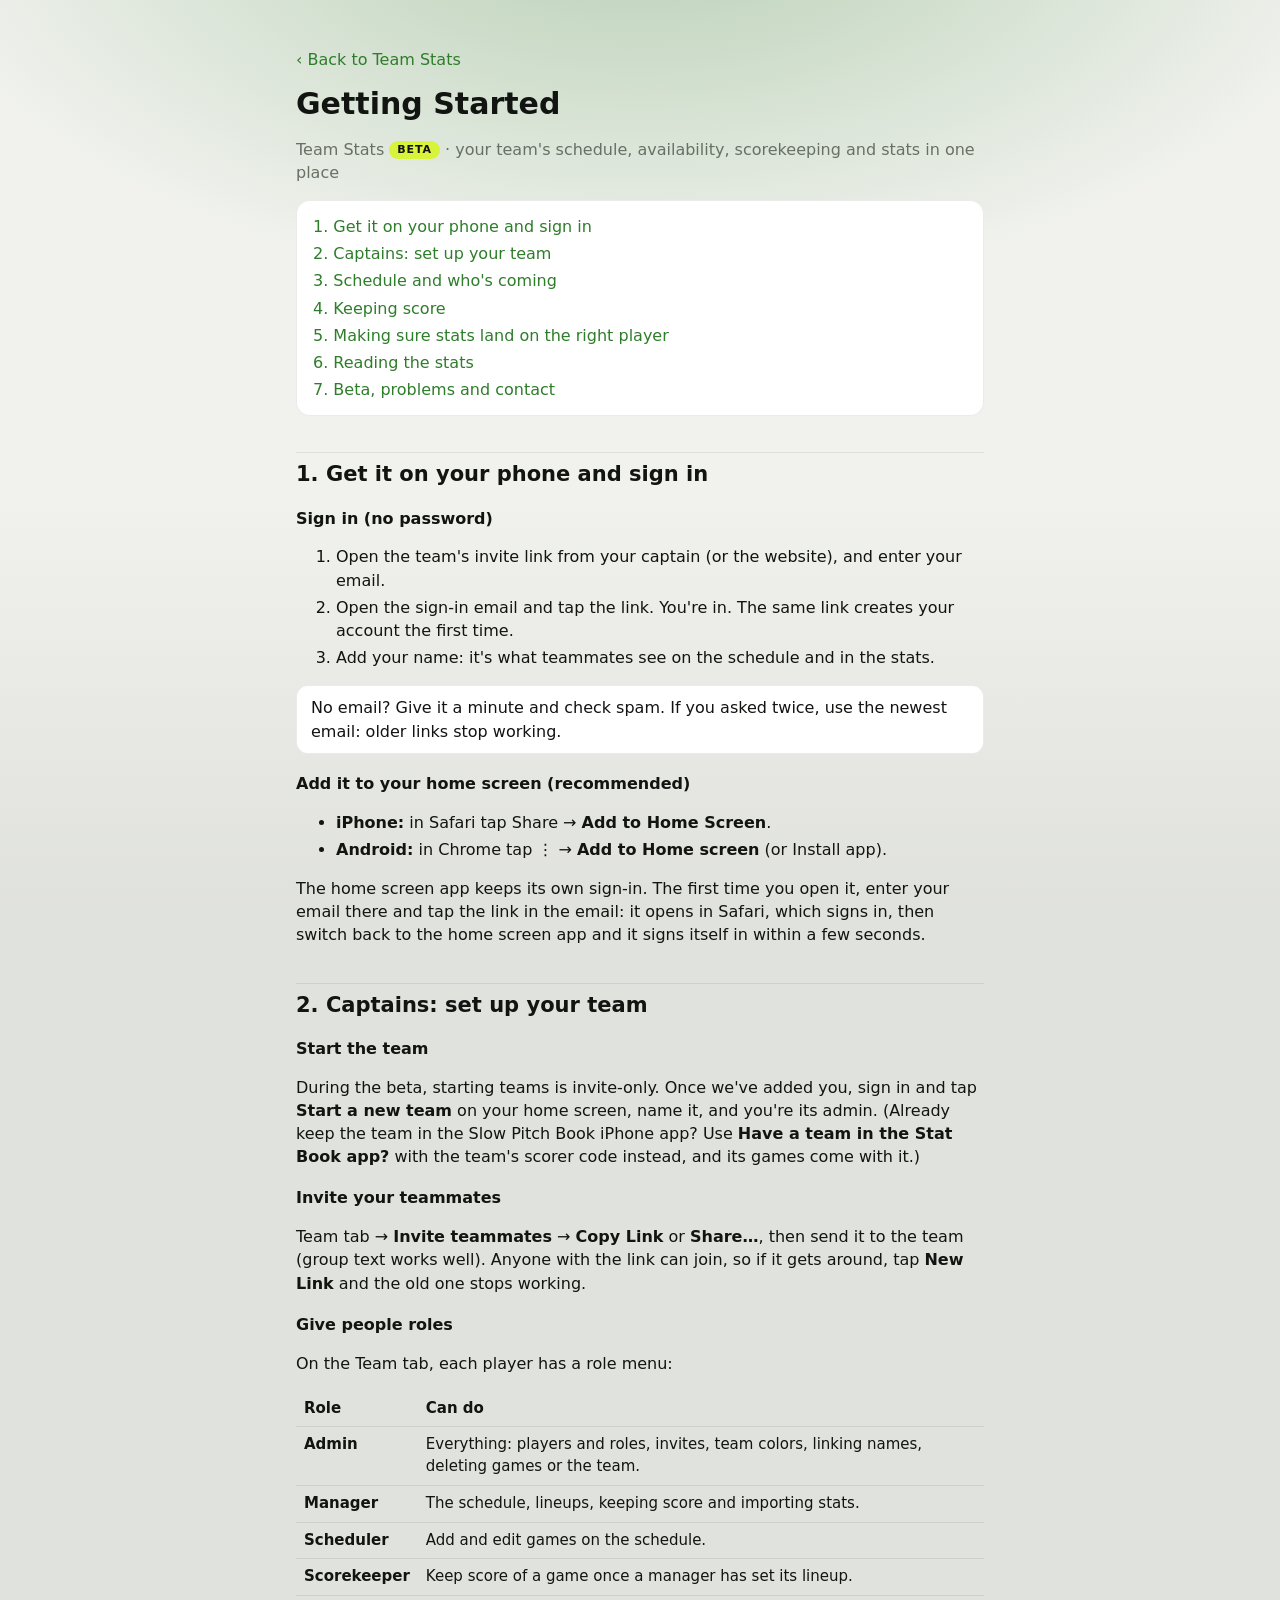
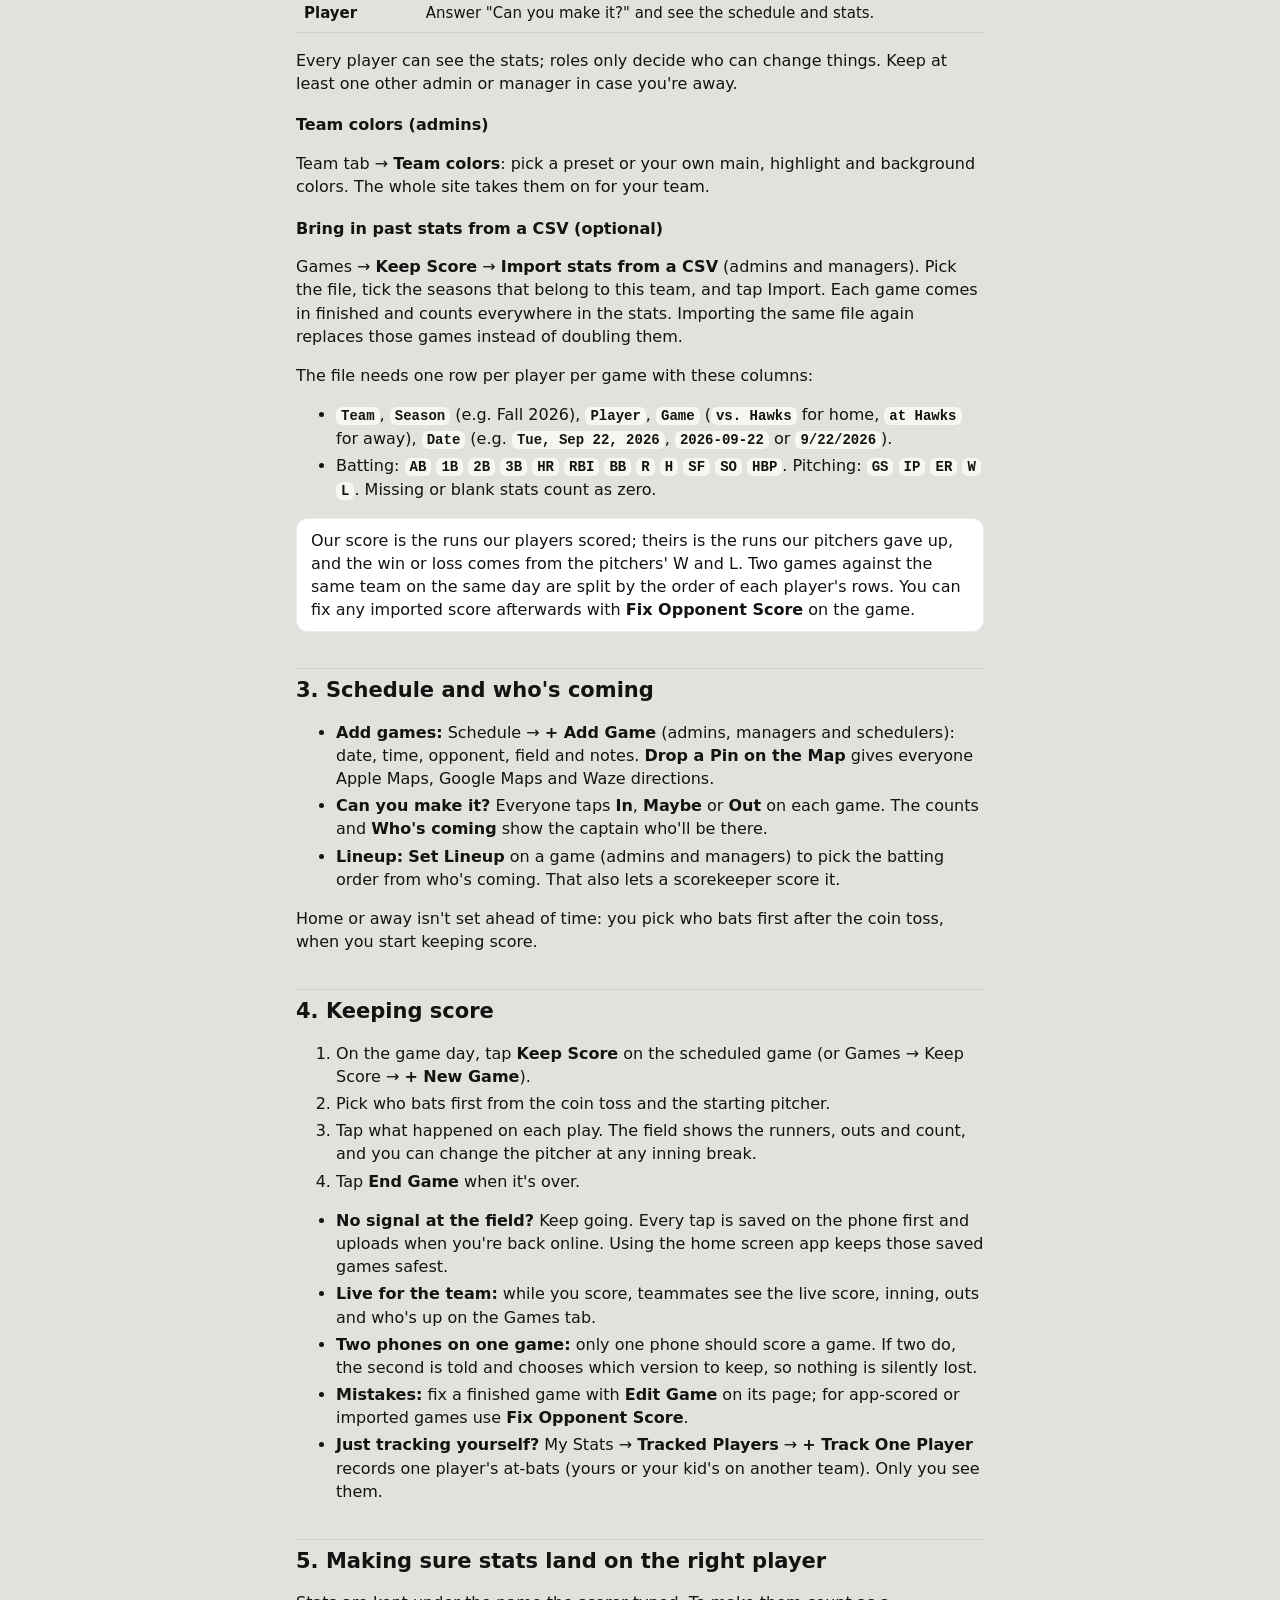
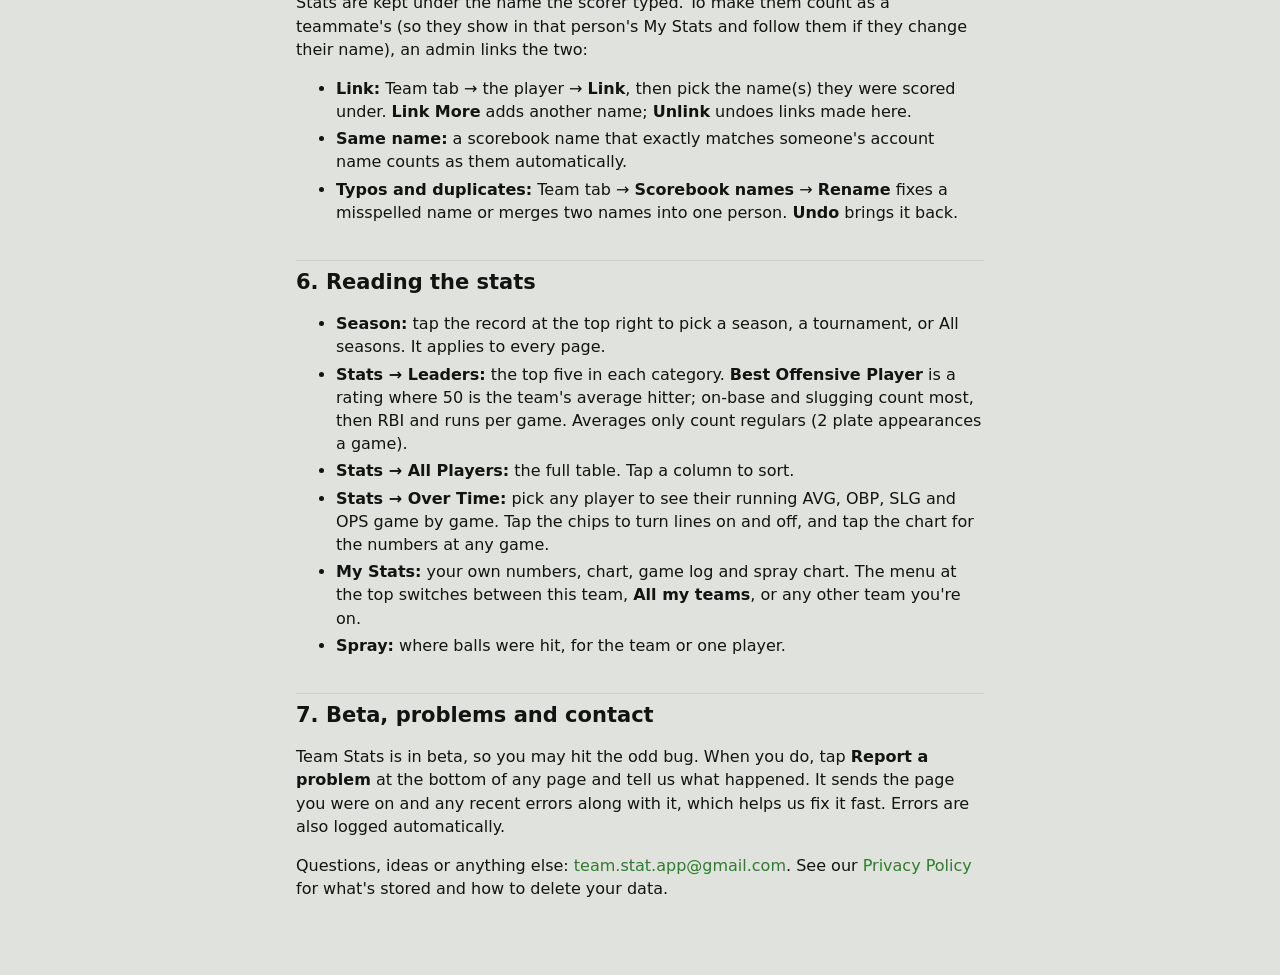
==== help.html @ acd85443 "Privacy policy update" ====
<!doctype html>
<html lang="en">
<head>
  <meta charset="utf-8">
  <meta name="viewport" content="width=device-width, initial-scale=1">
  <title>Getting Started · Team Stats</title>
  <link rel="icon" type="image/png" href="favicon.png">
  <link rel="stylesheet" href="styles.css">
  <style>
    .policy { max-width: 720px; margin: 0 auto; padding: 32px 16px 60px; }
    .policy h1 { font: 800 30px/1.15 var(--round); margin: 0 0 4px; }
    .policy h2 { font: 800 21px/1.3 var(--round); margin: 36px 0 8px; padding-top: 8px; border-top: 1px solid var(--line); }
    .policy h3 { font: 800 16px/1.3 var(--round); margin: 20px 0 6px; }
    .policy p, .policy li { color: var(--text); }
    .policy li { margin: 4px 0; }
    .policy .muted { color: var(--muted); }
    .policy .toc { display: grid; gap: 4px; padding: 14px 16px; border-radius: var(--radius); background: var(--card); border: 1px solid var(--line); }
    .policy .tip { padding: 10px 14px; border-radius: 12px; background: var(--card); border: 1px solid var(--line); }
    .policy code { font: 600 14px/1.4 ui-monospace, SFMono-Regular, Menlo, monospace; background: var(--card-2); padding: 1px 5px; border-radius: 6px; }
    .policy table { border-collapse: collapse; width: 100%; font-size: 15px; }
    .policy th, .policy td { text-align: left; padding: 7px 8px; border-bottom: 1px solid var(--line); vertical-align: top; }
    .policy .beta { display: inline-block; padding: 2px 8px; border-radius: 999px; background: var(--optic); color: #111;
      font: 800 11px/1.3 var(--round); letter-spacing: 0.08em; text-transform: uppercase; vertical-align: middle; }
  </style>
</head>
<body>
  <main class="policy">
    <p><a href="./">‹ Back to Team Stats</a></p>
    <h1>Getting Started</h1>
    <p class="muted">Team Stats <span class="beta">Beta</span> · your team's schedule, availability, scorekeeping and stats in one place</p>

    <nav class="toc" aria-label="Contents">
      <a href="#start">1. Get it on your phone and sign in</a>
      <a href="#captains">2. Captains: set up your team</a>
      <a href="#schedule">3. Schedule and who's coming</a>
      <a href="#score">4. Keeping score</a>
      <a href="#names">5. Making sure stats land on the right player</a>
      <a href="#stats">6. Reading the stats</a>
      <a href="#help">7. Beta, problems and contact</a>
    </nav>

    <h2 id="start">1. Get it on your phone and sign in</h2>
    <h3>Sign in (no password)</h3>
    <ol>
      <li>Open the team's invite link from your captain (or the website), and enter your email.</li>
      <li>Open the sign-in email and tap the link. You're in. The same link creates your account the first time.</li>
      <li>Add your name: it's what teammates see on the schedule and in the stats.</li>
    </ol>
    <p class="tip">No email? Give it a minute and check spam. If you asked twice, use the newest email: older links stop working.</p>

    <h3>Add it to your home screen (recommended)</h3>
    <ul>
      <li><b>iPhone:</b> in Safari tap Share → <b>Add to Home Screen</b>.</li>
      <li><b>Android:</b> in Chrome tap ⋮ → <b>Add to Home screen</b> (or Install app).</li>
    </ul>
    <p>The home screen app keeps its own sign-in. The first time you open it, enter your email there and tap the link
      in the email: it opens in Safari, which signs in, then switch back to the home screen app and it signs itself
      in within a few seconds.</p>

    <h2 id="captains">2. Captains: set up your team</h2>
    <h3>Start the team</h3>
    <p>During the beta, starting teams is invite-only. Once we've added you, sign in and tap <b>Start a new team</b>
      on your home screen, name it, and you're its admin. (Already keep the team in the Slow Pitch Book iPhone app? Use
      <b>Have a team in the Stat Book app?</b> with the team's scorer code instead, and its games come with it.)</p>

    <h3>Invite your teammates</h3>
    <p>Team tab → <b>Invite teammates</b> → <b>Copy Link</b> or <b>Share…</b>, then send it to the team (group text
      works well). Anyone with the link can join, so if it gets around, tap <b>New Link</b> and the old one stops
      working.</p>

    <h3>Give people roles</h3>
    <p>On the Team tab, each player has a role menu:</p>
    <table>
      <tr><th>Role</th><th>Can do</th></tr>
      <tr><td><b>Admin</b></td><td>Everything: players and roles, invites, team colors, linking names, deleting games or the team.</td></tr>
      <tr><td><b>Manager</b></td><td>The schedule, lineups, keeping score and importing stats.</td></tr>
      <tr><td><b>Scheduler</b></td><td>Add and edit games on the schedule.</td></tr>
      <tr><td><b>Scorekeeper</b></td><td>Keep score of a game once a manager has set its lineup.</td></tr>
      <tr><td><b>Player</b></td><td>Answer "Can you make it?" and see the schedule and stats.</td></tr>
    </table>
    <p>Every player can see the stats; roles only decide who can change things. Keep at least one other admin or
      manager in case you're away.</p>

    <h3>Team colors (admins)</h3>
    <p>Team tab → <b>Team colors</b>: pick a preset or your own main, highlight and background colors. The whole site
      takes them on for your team.</p>

    <h3>Bring in past stats from a CSV (optional)</h3>
    <p>Games → <b>Keep Score</b> → <b>Import stats from a CSV</b> (admins and managers). Pick the file, tick the
      seasons that belong to this team, and tap Import. Each game comes in finished and counts everywhere in the stats.
      Importing the same file again replaces those games instead of doubling them.</p>
    <p>The file needs one row per player per game with these columns:</p>
    <ul>
      <li><code>Team</code>, <code>Season</code> (e.g. Fall 2026), <code>Player</code>, <code>Game</code>
        (<code>vs. Hawks</code> for home, <code>at Hawks</code> for away), <code>Date</code>
        (e.g. <code>Tue, Sep 22, 2026</code>, <code>2026-09-22</code> or <code>9/22/2026</code>).</li>
      <li>Batting: <code>AB</code> <code>1B</code> <code>2B</code> <code>3B</code> <code>HR</code> <code>RBI</code>
        <code>BB</code> <code>R</code> <code>H</code> <code>SF</code> <code>SO</code> <code>HBP</code>.
        Pitching: <code>GS</code> <code>IP</code> <code>ER</code> <code>W</code> <code>L</code>. Missing or blank stats count as zero.</li>
    </ul>
    <p class="tip">Our score is the runs our players scored; theirs is the runs our pitchers gave up, and the win or
      loss comes from the pitchers' W and L. Two games against the same team on the same day are split by the order of
      each player's rows. You can fix any imported score afterwards with <b>Fix Opponent Score</b> on the game.</p>

    <h2 id="schedule">3. Schedule and who's coming</h2>
    <ul>
      <li><b>Add games:</b> Schedule → <b>+ Add Game</b> (admins, managers and schedulers): date, time, opponent,
        field and notes. <b>Drop a Pin on the Map</b> gives everyone Apple Maps, Google Maps and Waze directions.</li>
      <li><b>Can you make it?</b> Everyone taps <b>In</b>, <b>Maybe</b> or <b>Out</b> on each game. The counts and
        <b>Who's coming</b> show the captain who'll be there.</li>
      <li><b>Lineup:</b> <b>Set Lineup</b> on a game (admins and managers) to pick the batting order from who's coming.
        That also lets a scorekeeper score it.</li>
    </ul>
    <p>Home or away isn't set ahead of time: you pick who bats first after the coin toss, when you start keeping score.</p>

    <h2 id="score">4. Keeping score</h2>
    <ol>
      <li>On the game day, tap <b>Keep Score</b> on the scheduled game (or Games → Keep Score → <b>+ New Game</b>).</li>
      <li>Pick who bats first from the coin toss and the starting pitcher.</li>
      <li>Tap what happened on each play. The field shows the runners, outs and count, and you can change the
        pitcher at any inning break.</li>
      <li>Tap <b>End Game</b> when it's over.</li>
    </ol>
    <ul>
      <li><b>No signal at the field?</b> Keep going. Every tap is saved on the phone first and uploads when you're
        back online. Using the home screen app keeps those saved games safest.</li>
      <li><b>Live for the team:</b> while you score, teammates see the live score, inning, outs and who's up on the
        Games tab.</li>
      <li><b>Two phones on one game:</b> only one phone should score a game. If two do, the second is told and
        chooses which version to keep, so nothing is silently lost.</li>
      <li><b>Mistakes:</b> fix a finished game with <b>Edit Game</b> on its page; for app-scored or imported games
        use <b>Fix Opponent Score</b>.</li>
      <li><b>Just tracking yourself?</b> My Stats → <b>Tracked Players</b> → <b>+ Track One Player</b> records one
        player's at-bats (yours or your kid's on another team). Only you see them.</li>
    </ul>

    <h2 id="names">5. Making sure stats land on the right player</h2>
    <p>Stats are kept under the name the scorer typed. To make them count as a teammate's (so they show in that
      person's My Stats and follow them if they change their name), an admin links the two:</p>
    <ul>
      <li><b>Link:</b> Team tab → the player → <b>Link</b>, then pick the name(s) they were scored under.
        <b>Link More</b> adds another name; <b>Unlink</b> undoes links made here.</li>
      <li><b>Same name:</b> a scorebook name that exactly matches someone's account name counts as them automatically.</li>
      <li><b>Typos and duplicates:</b> Team tab → <b>Scorebook names</b> → <b>Rename</b> fixes a misspelled name or
        merges two names into one person. <b>Undo</b> brings it back.</li>
    </ul>

    <h2 id="stats">6. Reading the stats</h2>
    <ul>
      <li><b>Season:</b> tap the record at the top right to pick a season, a tournament, or All seasons. It applies
        to every page.</li>
      <li><b>Stats → Leaders:</b> the top five in each category. <b>Best Offensive Player</b> is a rating where 50 is
        the team's average hitter; on-base and slugging count most, then RBI and runs per game. Averages only count
        regulars (2 plate appearances a game).</li>
      <li><b>Stats → All Players:</b> the full table. Tap a column to sort.</li>
      <li><b>Stats → Over Time:</b> pick any player to see their running AVG, OBP, SLG and OPS game by game. Tap the
        chips to turn lines on and off, and tap the chart for the numbers at any game.</li>
      <li><b>My Stats:</b> your own numbers, chart, game log and spray chart. The menu at the top switches between
        this team, <b>All my teams</b>, or any other team you're on.</li>
      <li><b>Spray:</b> where balls were hit, for the team or one player.</li>
    </ul>

    <h2 id="help">7. Beta, problems and contact</h2>
    <p>Team Stats is in beta, so you may hit the odd bug. When you do, tap <b>Report a problem</b> at the bottom of
      any page and tell us what happened. It sends the page you were on and any recent errors along with it, which
      helps us fix it fast. Errors are also logged automatically.</p>
    <p>Questions, ideas or anything else: <a href="mailto:team.stat.app@gmail.com">team.stat.app@gmail.com</a>.
      See our <a href="privacy.html">Privacy Policy</a> for what's stored and how to delete your data.</p>
  </main>
</body>
</html>
---- styles.css ----
/* Same look as the app: dark scoreboard, optic-yellow numbers, field-green accents, soft cards. */

:root {
  --bg: #f1f2ee;
  --card: #ffffff;
  --card-2: #f6f7f3;
  --text: #121411;
  --muted: #687064;
  --line: rgba(0, 0, 0, 0.08);
  --accent: #2e7d2a;
  --on-accent: #fff;        /* text on the main color (team colors may set it dark) */
  --optic: #d9f23a;
  --board-1: #222621;
  --board-2: #121411;
  /* Behind every page, in the team's colors: a glow of the main color over the page color.
     It ends in one even color (--backdrop-end) along the bottom, because a home screen app on an iPhone can leave
     a strip at the very bottom that only the page's own background color reaches: the two then meet seamlessly. */
  --backdrop: radial-gradient(1200px 640px at 50% -100px, color-mix(in srgb, var(--accent) 30%, transparent) 0%, transparent 62%),
              linear-gradient(var(--bg) 55%, var(--backdrop-end));
  --backdrop-end: color-mix(in srgb, var(--board-1) 8%, var(--bg));
  --win: #33a854;
  --loss: #db403d;
  --tie: #8a8f86;
  --hit: #1a52db;
  --hr: #f58c0d;
  --out: #d91f26;
  --other: #8c40bf;
  --radius: 14px;
  --shadow: 0 1px 2px rgba(0, 0, 0, 0.05), 0 4px 14px rgba(0, 0, 0, 0.05);
  --round: ui-rounded, "SF Pro Rounded", "Nunito", system-ui, -apple-system, "Segoe UI", Roboto, sans-serif;
  color-scheme: light dark;
}

@media (prefers-color-scheme: dark) {
  :root {
    --bg: #0b0c0b;
    /* Cards take on a little of the team's background color. */
    --card: color-mix(in srgb, var(--board-1) 30%, #191b18);
    --card-2: color-mix(in srgb, var(--board-1) 30%, #20231f);
    --text: #f1f2ee;
    --muted: #9aa196;
    --line: rgba(255, 255, 255, 0.08);
    --accent: #59b04a;
    --shadow: none;
    /* The same look as the sign-in and loading screens, carried on behind the page: a glow of the main color at
       the top (measured in pixels, so it's the same size on every screen) over the team's background color,
       fading darker all the way down the screen. */
    --backdrop: radial-gradient(1200px 640px at 50% -100px, color-mix(in srgb, var(--accent) 30%, var(--board-1)) 0%, transparent 62%),
                linear-gradient(var(--board-1), var(--backdrop-end));
    --backdrop-end: var(--board-2);
  }
}

* { box-sizing: border-box; }

html { -webkit-text-size-adjust: 100%; background: var(--backdrop-end); }

body {
  margin: 0;
  color: var(--text);
  font: 16px/1.45 system-ui, -apple-system, "Segoe UI", Roboto, sans-serif;
  padding: env(safe-area-inset-top) env(safe-area-inset-right) env(safe-area-inset-bottom) env(safe-area-inset-left);
}

/* Fills the screen and stays put while the page scrolls: a fixed layer, since iPhones ignore
   background-attachment: fixed. (A home screen app drawn under the status bar stops it short of the bottom by the
   status bar's height whatever size it's given; the page's background color fills in there.) */
body::before { content: ""; position: fixed; inset: 0; z-index: -1; background: var(--backdrop); }

a { color: var(--accent); text-decoration: none; }
a:hover { text-decoration: underline; }

button, input, select { font: inherit; color: inherit; }

.wrap { max-width: 980px; margin: 0 auto; padding: 0 16px 40px; }

/* ---------- Header ---------- */

.topbar {
  background: linear-gradient(var(--board-1), var(--board-2));
  color: #fff;
  border-bottom: 1px solid rgba(255, 255, 255, 0.06);
}
/* In dark mode the header sits right on the page's glow, like the sign-in screen. */
@media (prefers-color-scheme: dark) { .topbar { background: none; } }
.topbar .wrap { padding-top: 14px; padding-bottom: 0; }
.brand { display: flex; align-items: center; gap: 12px; }
.brand img { width: 40px; height: 40px; border-radius: 10px; }
.brand h1 { font: 800 22px/1.1 var(--round); margin: 0; letter-spacing: -0.01em; }
.brand .sub { font: 700 12px/1.2 var(--round); letter-spacing: 0.08em; text-transform: uppercase; color: rgba(255, 255, 255, 0.6); margin-top: 2px; }
.brand .record { margin-left: auto; text-align: right; }
.brand .record b { display: block; font: 800 24px/1 var(--round); color: var(--optic); font-variant-numeric: tabular-nums; }

.tabs { display: flex; gap: 4px; margin-top: 14px; overflow-x: auto; scrollbar-width: none; }
.tabs a {
  flex: 0 0 auto;
  padding: 10px 14px 12px;
  font: 700 15px/1 var(--round);
  color: rgba(255, 255, 255, 0.65);
  border-bottom: 3px solid transparent;
  text-decoration: none;
}
.tabs a.on { color: #fff; border-bottom-color: var(--optic); }
.tabs .spacer { flex: 1; }
.tabs button.link {
  background: none; border: 0; padding: 10px 4px 12px; cursor: pointer;
  color: rgba(255, 255, 255, 0.5); font: 600 13px/1 var(--round); white-space: nowrap; flex: 0 0 auto;
}

/* ---------- Building blocks ---------- */

h2.section {
  font: 800 13px/1 var(--round);
  letter-spacing: 0.09em;
  text-transform: uppercase;
  color: var(--muted);
  margin: 28px 0 10px;
}
h2.section { display: flex; align-items: center; gap: 8px; flex-wrap: wrap; }
h2.section .rec { margin-left: auto; letter-spacing: 0.04em; font-variant-numeric: tabular-nums; }
.pill.tourney { background: var(--accent); color: var(--on-accent); letter-spacing: 0.04em; }

.card {
  background: var(--card);
  border: 1px solid var(--line);
  border-radius: var(--radius);
  box-shadow: var(--shadow);
}
.pad { padding: 16px; }

.board {
  background: linear-gradient(var(--board-1), var(--board-2));
  color: #fff;
  border-radius: 16px;
  border: 1px solid rgba(255, 255, 255, 0.08);
  box-shadow: 0 6px 18px rgba(0, 0, 0, 0.18);
}

.muted { color: var(--muted); }
.small { font-size: 13px; }
.num { font-variant-numeric: tabular-nums; }

.badge {
  display: inline-grid; place-items: center;
  width: 40px; height: 40px; border-radius: 10px; flex: 0 0 auto;
  font: 800 19px/1 var(--round); color: #fff;
}
.badge.W { background: var(--win); }
.badge.L { background: var(--loss); }
.badge.T { background: var(--tie); }
.badge.LIVE { background: var(--optic); color: #111; font-size: 11px; letter-spacing: 0.04em; }

.pill {
  display: inline-flex; align-items: center; gap: 6px;
  padding: 3px 9px; border-radius: 999px;
  font: 800 11px/1.4 var(--round); letter-spacing: 0.06em; text-transform: uppercase;
}
.pill.live { background: var(--optic); color: #111; }
.pill.live::before {
  content: ""; width: 7px; height: 7px; border-radius: 50%; background: #d91f26;
  animation: pulse 1.4s ease-in-out infinite;
}
.pill.demo { background: rgba(255, 255, 255, 0.14); color: #fff; }
@keyframes pulse { 50% { opacity: 0.25; } }
@media (prefers-reduced-motion: reduce) { .pill.live::before { animation: none; } }

select.control {
  appearance: none; -webkit-appearance: none;
  background: var(--card) url("data:image/svg+xml,%3Csvg xmlns='http://www.w3.org/2000/svg' width='12' height='8'%3E%3Cpath d='M1 1l5 5 5-5' stroke='%23888' stroke-width='2' fill='none'/%3E%3C/svg%3E") no-repeat right 12px center;
  border: 1px solid var(--line);
  border-radius: 10px;
  padding: 9px 34px 9px 12px;
  font: 600 15px/1.2 var(--round);
  max-width: 100%;
}
.controls { display: flex; flex-wrap: wrap; gap: 8px; margin-bottom: 12px; }
.controls .control { flex: 1 1 180px; min-width: 0; }

/* ---------- Lock screen ---------- */

.lock {
  min-height: calc(100vh - env(safe-area-inset-top) - env(safe-area-inset-bottom)); display: grid; place-items: center;
  padding: 24px 16px;
}
/* Its dark glow (in light mode too) goes on the screen-filling layer behind the page, so it runs unbroken up
   behind the status bar; it ends in one even color for the strip a home screen app leaves at the bottom. */
body:has(.lock)::before {
  background: radial-gradient(1200px 600px at 50% -100px, color-mix(in srgb, var(--accent) 30%, var(--board-1)) 0%, var(--board-2) 60%);
}
html:has(.lock) { background: var(--board-2); }
.lock .panel { width: 100%; max-width: 380px; text-align: center; color: #fff; }
.lock img { width: 96px; height: 96px; border-radius: 22px; box-shadow: 0 10px 30px rgba(0, 0, 0, 0.4); }
.lock h1 { font: 800 30px/1.1 var(--round); margin: 18px 0 6px; }
.lock p { color: rgba(255, 255, 255, 0.65); margin: 0 0 22px; }
.lock form { display: grid; gap: 10px; }
.lock input {
  width: 100%; padding: 14px 16px; border-radius: 12px;
  border: 1px solid rgba(255, 255, 255, 0.15); background: rgba(255, 255, 255, 0.07);
  color: #fff; font-size: 17px; text-align: center;
}
.lock input:focus { outline: 2px solid var(--optic); outline-offset: 1px; }
.btn {
  border: 0; border-radius: 12px; padding: 13px 16px; cursor: pointer;
  font: 800 17px/1 var(--round);
  background: linear-gradient(color-mix(in srgb, var(--accent) 82%, #fff), var(--accent)); color: var(--on-accent);
  box-shadow: 0 2px 8px color-mix(in srgb, var(--accent) 35%, transparent);
}
.btn:active { transform: scale(0.98); }
.btn[disabled] { opacity: 0.6; cursor: default; }
.lock .err { color: #ff8a80; min-height: 1.4em; margin-top: 4px; font-size: 14px; }
.team-list { display: grid; gap: 8px; margin: -8px 0 22px; text-align: left; }
.team-item { display: flex; align-items: center; gap: 6px; }
.team-item a {
  flex: 1; display: block; padding: 14px 16px; border-radius: 12px;
  background: rgba(255, 255, 255, 0.08); border: 1px solid rgba(255, 255, 255, 0.12);
  color: #fff; font: 800 18px/1.2 var(--round); text-decoration: none;
}
.team-item a:hover { background: rgba(255, 255, 255, 0.14); }
.team-item a::after { content: "›"; float: right; color: var(--optic); }
.team-item .forget { background: none; border: 0; color: rgba(255, 255, 255, 0.4); font-size: 24px; cursor: pointer; padding: 6px 8px; }
.lock .or { margin: 4px 0 12px; font-size: 14px; }
.lock .fine { margin-top: 28px; font-size: 13px; }
.lock .fine a { color: rgba(255, 255, 255, 0.55); }
.tabs .teams-link {
  flex: 0 0 auto; padding: 10px 4px 12px; white-space: nowrap;
  color: rgba(255, 255, 255, 0.55); font: 600 13px/1 var(--round); border: 0;
}

/* ---------- Live game ---------- */

.live-card { padding: 16px 18px; margin-top: 16px; }
.live-top { display: flex; align-items: center; gap: 10px; flex-wrap: wrap; }
.live-top .where { color: rgba(255, 255, 255, 0.6); font: 700 13px/1 var(--round); letter-spacing: 0.06em; text-transform: uppercase; }
.live-top .open { margin-left: auto; color: var(--optic); font: 700 14px/1 var(--round); }
.live-body { display: grid; grid-template-columns: minmax(0, 340px) auto; justify-content: space-between; gap: 16px; align-items: center; margin-top: 14px; }
.score-row { display: flex; align-items: baseline; gap: 10px; }
.score-row + .score-row { margin-top: 4px; }
.score-row .tm { font: 800 15px/1.2 var(--round); letter-spacing: 0.04em; text-transform: uppercase; color: rgba(255, 255, 255, 0.75); min-width: 0; overflow: hidden; text-overflow: ellipsis; white-space: nowrap; flex: 1; }
.score-row .rn { font: 800 40px/1 var(--round); color: var(--optic); font-variant-numeric: tabular-nums; }
.situation { display: flex; align-items: center; gap: 14px; margin-top: 12px; color: rgba(255, 255, 255, 0.7); font: 700 13px/1 var(--round); letter-spacing: 0.05em; text-transform: uppercase; flex-wrap: wrap; }
.outs { display: inline-flex; gap: 5px; vertical-align: middle; margin-left: 6px; }
.outs i { width: 11px; height: 11px; border-radius: 50%; border: 1px solid rgba(255, 255, 255, 0.25); background: rgba(255, 255, 255, 0.08); }
.outs i.on { background: var(--optic); border-color: var(--optic); box-shadow: 0 0 6px rgba(217, 242, 58, 0.6); }
.atbat { margin-top: 10px; font-size: 15px; color: rgba(255, 255, 255, 0.85); }
.atbat b { color: #fff; font-family: var(--round); }
.diamond { width: 112px; text-align: center; }
.diamond svg { width: 112px; height: 86px; display: block; }
.diamond .runners { font-size: 12px; color: rgba(255, 255, 255, 0.75); line-height: 1.35; }

/* ---------- Game list ---------- */

.games { display: grid; gap: 8px; }
.game-row {
  display: flex; align-items: center; gap: 12px; padding: 12px 14px;
  color: inherit; text-decoration: none;
}
.game-row:hover { text-decoration: none; background: var(--card-2); }
.game-row .who { font: 700 17px/1.25 var(--round); }
.game-row .when { color: var(--muted); font-size: 14px; }
.game-row .sc { margin-left: auto; font: 800 21px/1 var(--round); font-variant-numeric: tabular-nums; white-space: nowrap; }
.game-row .chev { color: var(--muted); font-size: 20px; margin-left: 4px; }
.empty { padding: 28px 16px; text-align: center; color: var(--muted); }

/* ---------- Game page ---------- */

.back { display: inline-block; margin: 16px 0 0; font: 700 15px/1 var(--round); }
.game-head { padding: 18px; margin-top: 12px; text-align: center; }
.game-head .status { font: 800 13px/1 var(--round); letter-spacing: 0.12em; text-transform: uppercase; color: var(--optic); }
.game-head .teams { display: grid; grid-template-columns: 1fr auto 1fr; align-items: end; gap: 8px; margin-top: 10px; }
.game-head .tn { font: 800 13px/1.2 var(--round); letter-spacing: 0.06em; text-transform: uppercase; color: rgba(255, 255, 255, 0.7); overflow-wrap: anywhere; }
.game-head .big { font: 800 52px/1 var(--round); color: var(--optic); font-variant-numeric: tabular-nums; }
.game-head .dash { font: 800 30px/1 var(--round); color: rgba(255, 255, 255, 0.3); padding-bottom: 10px; }
.game-head .date { margin-top: 10px; color: rgba(255, 255, 255, 0.6); font-size: 14px; }

/* ---------- Tables ---------- */

.scroll { overflow-x: auto; -webkit-overflow-scrolling: touch; border-radius: var(--radius); }
table.stats { border-collapse: separate; border-spacing: 0; width: 100%; font-size: 14px; }
table.stats th, table.stats td { padding: 9px 10px; text-align: right; white-space: nowrap; border-bottom: 1px solid var(--line); font-variant-numeric: tabular-nums; }
table.stats th {
  font: 800 11px/1 var(--round); letter-spacing: 0.06em; text-transform: uppercase; color: var(--muted);
  background: var(--card-2); position: sticky; top: 0;
}
table.stats th.sortable { cursor: pointer; user-select: none; }
table.stats th.sorted { color: var(--accent); }
table.stats th:first-child, table.stats td:first-child {
  text-align: left; position: sticky; left: 0; background: var(--card); z-index: 1;
  font-weight: 600; box-shadow: 1px 0 0 var(--line);
}
table.stats th:first-child { background: var(--card-2); z-index: 2; }
table.stats tr:last-child td { border-bottom: 0; }
table.stats tr.total td { font-weight: 800; background: var(--card-2); }
table.stats tr.total td:first-child { background: var(--card-2); }
table.stats td.zero { color: var(--muted); opacity: 0.6; }
table.stats td.rate { font-weight: 700; }
table.line td.r, table.line th.r { border-left: 1px solid var(--line); font-weight: 800; }

.my-rates { display: grid; grid-template-columns: repeat(4, minmax(0, 1fr)); gap: 8px; }
.my-rate { padding: 16px 8px 14px; text-align: center; }
.my-rate b { display: block; font: 800 32px/1 var(--round); color: var(--accent); font-variant-numeric: tabular-nums; }
.my-rate span, .my-counts span { display: block; margin-top: 6px; font: 800 11px/1 var(--round); letter-spacing: 0.1em; text-transform: uppercase; color: var(--muted); }
.my-counts { display: grid; grid-template-columns: repeat(12, minmax(0, 1fr)); margin-top: 8px; padding: 6px 4px; }
@media (max-width: 700px) { .my-counts { grid-template-columns: repeat(6, minmax(0, 1fr)); } }
.my-counts div { text-align: center; padding: 8px 4px; }
.my-counts b { display: block; font: 800 20px/1 var(--round); font-variant-numeric: tabular-nums; }
@media (max-width: 480px) { .my-rate b { font-size: 22px; } }
.legend { margin-top: 10px; font-size: 13px; color: var(--muted); }

/* ---------- Spray chart ---------- */

.spray-card { padding: 14px; }
.spray-head { display: flex; align-items: baseline; gap: 10px; flex-wrap: wrap; }
.spray-head .t { font: 800 19px/1.2 var(--round); }
.spray-head .l { margin-left: auto; color: var(--muted); font: 600 13px/1.2 var(--round); }
.spray-card svg.field { display: block; width: 100%; max-width: 560px; margin: 8px auto 0; height: auto; }
.keys { display: flex; flex-wrap: wrap; gap: 14px; align-items: center; margin-top: 10px; font: 700 12px/1 var(--round); }
.keys span { display: inline-flex; align-items: center; gap: 5px; }
.keys i { width: 10px; height: 10px; border-radius: 50%; display: inline-block; }
.keys .count { margin-left: auto; color: var(--muted); font-variant-numeric: tabular-nums; }

/* ---------- Play-by-play ---------- */

.pbp .inn { padding: 10px 16px 4px; font: 800 12px/1 var(--round); letter-spacing: 0.08em; text-transform: uppercase; color: var(--muted); background: var(--card-2); border-top: 1px solid var(--line); }
.pbp .inn:first-child { border-top: 0; border-radius: var(--radius) var(--radius) 0 0; }
.pbp .play { padding: 9px 16px; border-top: 1px solid var(--line); }
.pbp .play .r { color: var(--muted); font-size: 13px; }

.book img { display: block; width: 100%; height: auto; border-radius: 10px; background: #fbfaf5; }
.book .note { padding: 18px; text-align: center; color: var(--muted); }

.foot { margin-top: 30px; text-align: center; color: var(--muted); font-size: 13px; }

.notice { margin-top: 16px; padding: 14px 16px; border-radius: var(--radius); background: rgba(219, 64, 61, 0.1); color: var(--loss); font-weight: 600; }

@media (max-width: 560px) {
  .live-body { grid-template-columns: 1fr; }
  .diamond { width: auto; display: flex; align-items: center; gap: 12px; text-align: left; }
  .game-head .big { font-size: 44px; }
  .brand .record b { font-size: 21px; }
}

/* ---------- Accounts, schedule & team ---------- */

.lock input[type="text"], .lock input[type="email"] { margin-bottom: 0; }
.lock .flash, .flash {
  background: rgba(217, 242, 58, 0.14); color: inherit; border: 1px solid rgba(217, 242, 58, 0.35);
  border-radius: 12px; padding: 10px 14px; font-size: 14px;
}
main .flash { margin-top: 16px; }
.lock details.fold { text-align: left; margin: 14px 0 0; }
.lock details.fold summary { cursor: pointer; color: var(--optic); font: 700 15px/1.3 var(--round); padding: 6px 0; }
.lock details.fold form { margin-top: 10px; }
.lock .or a { color: rgba(255, 255, 255, 0.75); }
.btn.small { padding: 9px 13px; font-size: 14px; border-radius: 10px; box-shadow: none; }
.btn.ghost { background: rgba(127, 127, 127, 0.16); color: inherit; box-shadow: none; }
.lock .btn.ghost { color: #fff; }
.btn.danger { background: rgba(219, 64, 61, 0.14); color: var(--loss); box-shadow: none; }
h2.section .btn { margin-left: auto; letter-spacing: 0; text-transform: none; }
.link-btn { background: none; border: 0; padding: 4px 2px; color: var(--accent); font: 700 14px/1 var(--round); cursor: pointer; }
.link-btn.danger { color: var(--loss); }
.muted { color: var(--muted); }

/* Schedule cards */
.sched { padding: 14px 16px; margin-bottom: 10px; }
.sched.is-past { opacity: 0.75; }
.sched-top { display: flex; gap: 14px; align-items: flex-start; }
.sched-date {
  flex: 0 0 auto; width: 56px; text-align: center; border-radius: 12px; padding: 6px 0 7px;
  background: linear-gradient(var(--board-1), var(--board-2)); color: #fff;
}
.sched-date .dow, .sched-date .mon { display: block; font: 800 10px/1.2 var(--round); letter-spacing: 0.08em; text-transform: uppercase; color: rgba(255, 255, 255, 0.65); }
.sched-date .day { display: block; font: 800 24px/1.1 var(--round); color: var(--optic); }
.sched-info { flex: 1; min-width: 0; }
.sched-info .opp { font: 800 18px/1.25 var(--round); }
.sched-info .meta { color: var(--muted); font-size: 14px; margin-top: 2px; }
.sched-info .loc { margin-top: 6px; font-size: 14px; }
.sched-info .loc-name { display: block; }
.sched-info .loc-links { display: flex; flex-wrap: wrap; gap: 6px; margin-top: 6px; }
.sched-info .map-link {
  font: 700 12px/1 var(--round); padding: 6px 10px; border-radius: 999px; text-decoration: none;
  background: var(--card-2); border: 1px solid var(--line); color: inherit;
}
.sched-info .map-link:hover { border-color: var(--accent, currentColor); }
.sched-info .notes { margin-top: 6px; font-size: 14px; white-space: pre-wrap; }
/* Edit / Delete float in the corner so the field, map buttons and notes get the card's full width. */
.sched-admin { float: right; display: flex; gap: 2px; margin: -6px -8px 0 8px; }
.sched-admin .link-btn { padding: 6px 8px; font-size: 13px; }
.answer { display: flex; align-items: center; gap: 10px; flex-wrap: wrap; margin-top: 14px; }
.answer-label { font: 700 14px/1 var(--round); color: var(--muted); }
.seg { display: inline-flex; background: var(--card-2); border: 1px solid var(--line); border-radius: 12px; padding: 3px; gap: 3px; margin-left: auto; }
.seg-btn {
  border: 0; background: none; cursor: pointer; padding: 9px 16px; border-radius: 9px;
  font: 800 15px/1 var(--round); color: var(--muted);
}
.seg-btn.on { color: #fff; box-shadow: 0 1px 3px rgba(0, 0, 0, 0.18); }
.seg-btn.in.on { background: var(--win); }
.seg-btn.maybe.on { background: #d39b12; }
.seg-btn.out.on { background: var(--loss); }
.seg-btn[disabled] { opacity: 0.5; }
.tally { display: flex; gap: 12px; flex-wrap: wrap; margin-top: 12px; font: 700 13px/1 var(--round); }
.tally .t-in { color: var(--win); }
.tally .t-maybe { color: #c48d0c; }
.tally .t-out { color: var(--loss); }
.tally .t-none { color: var(--muted); }
details.who { margin-top: 10px; }
details.who summary, details.fold.past summary { cursor: pointer; color: var(--accent); font: 700 14px/1.4 var(--round); }
details.fold.past { margin-top: 18px; }
details.fold.past summary { margin-bottom: 10px; }
.who-group { margin-top: 10px; }
.who-head { font: 800 11px/1 var(--round); letter-spacing: 0.08em; text-transform: uppercase; margin-bottom: 6px; }
.who-head.in { color: var(--win); } .who-head.maybe { color: #c48d0c; } .who-head.out { color: var(--loss); } .who-head.none { color: var(--muted); }
.who-names { display: flex; flex-wrap: wrap; gap: 6px; }
.who-name { background: var(--card-2); border: 1px solid var(--line); border-radius: 999px; padding: 4px 10px; font-size: 14px; }
.who-name em { color: var(--muted); font-style: normal; }

/* Add / edit game */
.game-form { padding: 16px; margin-bottom: 10px; display: grid; gap: 12px; border-color: var(--accent); }
.form-title { font: 800 17px/1 var(--round); }
.game-form label { display: grid; gap: 5px; font: 700 12px/1 var(--round); letter-spacing: 0.04em; text-transform: uppercase; color: var(--muted); }
.game-form input, .game-form select, .game-form textarea {
  font: 16px/1.3 system-ui, sans-serif; color: var(--text); background: var(--card-2);
  border: 1px solid var(--line); border-radius: 10px; padding: 10px 12px; width: 100%; text-transform: none; letter-spacing: 0;
  min-width: 0; max-width: 100%;
}
/* Safari gives date and time fields a fixed minimum width of their own; let them shrink to the column. */
.game-form input[type="date"], .game-form input[type="time"] {
  -webkit-appearance: none; appearance: none; display: block; min-height: 44px; text-align: left;
}
.game-form input::-webkit-date-and-time-value { text-align: left; }
.game-form label { min-width: 0; }
.row2 { display: grid; grid-template-columns: minmax(0, 1fr) minmax(0, 1fr); gap: 10px; }
.pin-field { display: grid; gap: 8px; margin-top: -4px; }
.pin-row { display: flex; align-items: center; gap: 10px; flex-wrap: wrap; }
.pin-status { font-size: 14px; color: var(--muted); margin-right: auto; }
.pin-map { display: grid; gap: 8px; }
.pin-map[hidden] { display: none; }
.pin-search { display: flex; gap: 8px; }
.pin-search input { flex: 1; min-width: 0; }
.pin-results { display: grid; gap: 4px; }
.pin-result { display: grid; gap: 2px; text-align: left; padding: 8px 10px; border-radius: 10px; border: 1px solid var(--line); background: var(--card-2); color: inherit; cursor: pointer; }
.pin-result b { font: 700 14px/1.2 var(--round); }
.pin-result span { font-size: 12px; color: var(--muted); overflow: hidden; text-overflow: ellipsis; white-space: nowrap; }
.pin-canvas { height: 320px; border-radius: 12px; overflow: hidden; border: 1px solid var(--line); }
.pin-tools { display: flex; align-items: center; justify-content: space-between; gap: 8px; }
.pin-tools .seg { margin-left: 0; }
.pin-note { margin: 0; font-size: 13px; color: var(--muted); }
.pin-icon { background: #e5322d; border: 3px solid #fff; border-radius: 50%; box-shadow: 0 1px 4px rgba(0, 0, 0, 0.5); }
.form-actions { display: flex; gap: 8px; justify-content: flex-end; flex-wrap: wrap; }
.form-actions.start { justify-content: flex-start; margin-top: 12px; }

/* Team tab */
.codebox {
  font: 600 14px/1.4 ui-monospace, SFMono-Regular, Menlo, monospace; background: var(--card-2);
  border: 1px solid var(--line); border-radius: 10px; padding: 10px 12px; overflow-wrap: anywhere;
}
.codebox.big { font-size: 22px; font-weight: 800; letter-spacing: 0.06em; text-align: center; }
.roster-row { display: flex; align-items: center; gap: 10px; padding: 12px 16px; border-top: 1px solid var(--line); flex-wrap: wrap; }
.roster-row:first-child { border-top: 0; }
.rname { flex: 1; font: 700 16px/1.3 var(--round); display: flex; align-items: center; gap: 8px; flex-wrap: wrap; }
.pill.mgr { background: var(--accent); color: var(--on-accent); }
.pill.role { background: var(--card-2); color: var(--accent); border: 1px solid var(--accent); }
.you { color: var(--muted); font: 600 13px/1 var(--round); }
.radmin { display: flex; gap: 10px; align-items: center; margin-left: auto; }
.role-select {
  appearance: none; -webkit-appearance: none; background: var(--card-2) url("data:image/svg+xml,%3Csvg xmlns='http://www.w3.org/2000/svg' width='10' height='6'%3E%3Cpath d='M1 1l4 4 4-4' fill='none' stroke='%23888' stroke-width='1.6'/%3E%3C/svg%3E") no-repeat right 10px center;
  border: 1px solid var(--line); border-radius: 9px; padding: 6px 28px 6px 10px; font: 700 13px/1.2 var(--round);
}
.team-actions { display: flex; gap: 8px; flex-wrap: wrap; }

@media (max-width: 560px) {
  .tabs { gap: 0; margin-left: -6px; margin-right: -6px; }
  .tabs a { padding-left: 8px; padding-right: 8px; font-size: 14px; }
  .sched-info .loc-links { gap: 5px; }
  .sched-info .map-link { padding: 6px 9px; }
  .seg { margin-left: 0; width: 100%; }
  .seg-btn { flex: 1; }
  .row2 { grid-template-columns: minmax(0, 1fr); }
}
.pin-tools .seg-btn[aria-pressed="true"] { background: var(--accent); color: var(--on-accent); }

/* ---------- Keeping score ---------- */

.keep-score { display: flex; align-items: center; gap: 12px; padding: 14px 16px; margin-top: 16px; text-decoration: none; color: inherit; }
.keep-score .ks-icon { width: 38px; height: 38px; border-radius: 10px; display: grid; place-items: center; background: var(--accent); color: var(--on-accent); font-size: 20px; }
.keep-score b { font: 800 17px/1.2 var(--round); }
.keep-score .chev { margin-left: auto; color: var(--muted); font-size: 22px; }
.sync-dot { width: 12px; height: 12px; border-radius: 50%; flex: 0 0 auto; margin: 0 6px; background: var(--muted); }
.sync-dot.ok { background: var(--win); } .sync-dot.wait, .sync-dot.busy { background: #e0a100; } .sync-dot.bad { background: var(--loss); }

.lineup-list { padding: 4px 0; }
.lineup-row { display: flex; align-items: center; gap: 10px; padding: 8px 12px; border-top: 1px solid var(--line); }
.lineup-row:first-child { border-top: 0; }
.lineup-row.off { opacity: 0.5; }
.lineup-row input[type="text"] { flex: 1; min-width: 0; border: 1px solid var(--line); background: var(--card-2); border-radius: 9px; padding: 8px 10px; font: 600 15px/1.2 var(--round); }
.lineup-check { flex: 1; display: flex; align-items: center; gap: 10px; font: 700 16px/1.3 var(--round); cursor: pointer; min-width: 0; }
.lineup-check input { width: 20px; height: 20px; accent-color: var(--accent); }
.lineup-row .order { width: 24px; text-align: center; font: 800 14px/1 var(--round); color: var(--muted); font-variant-numeric: tabular-nums; }
.linked { color: var(--accent); font-size: 11px; }
.row-tools { display: flex; align-items: center; gap: 6px; margin-left: auto; }
.icon-btn { width: 34px; height: 34px; border-radius: 9px; border: 1px solid var(--line); background: var(--card-2); color: inherit; font: 800 16px/1 var(--round); cursor: pointer; }
.form-actions { display: flex; gap: 8px; justify-content: flex-end; margin-top: 14px; }
.form-actions.start { justify-content: flex-start; flex-wrap: wrap; }
.game-form.plain { border: 0; box-shadow: none; padding: 0; background: none; }

/* Live scorer: full screen, thumb-sized buttons */
.scorer { min-height: 100vh; min-height: 100dvh; display: flex; flex-direction: column; max-width: 720px; margin: 0 auto; }
.scorer-bar { display: flex; align-items: center; gap: 6px; padding: 10px 12px 6px; }
.scorer-bar .link-btn { font-size: 24px; padding: 6px 10px; min-width: 44px; }
.scorer-bar .link-btn[disabled] { opacity: 0.35; }
.scorer-title { flex: 1; min-width: 0; text-align: center; display: grid; gap: 3px; }
.scorer-title b { font: 800 17px/1.2 var(--round); overflow: hidden; text-overflow: ellipsis; white-space: nowrap; }
.sync { font: 700 12px/1.2 var(--round); color: var(--muted); cursor: pointer; }
.sync::before { content: "● "; }
.sync.ok::before { color: var(--win); } .sync.wait::before, .sync.busy::before { color: #e0a100; } .sync.bad { color: var(--loss); }
.scorer-body { flex: 1; display: flex; flex-direction: column; gap: 10px; padding: 0 12px calc(16px + env(safe-area-inset-bottom)); }
.scoreboard { display: flex; justify-content: space-around; align-items: center; padding: 8px 10px; border-radius: 16px; color: #fff;
  background: linear-gradient(var(--board-1), var(--board-2)); }
.sb-cell { display: grid; justify-items: center; gap: 4px; background: none; border: 0; color: inherit; padding: 4px 8px; font: inherit; }
.sb-cell.tap { cursor: pointer; }
.sb-cell .k { font: 800 10px/1 var(--round); letter-spacing: 0.12em; text-transform: uppercase; color: rgba(255, 255, 255, 0.6); }
.sb-cell b { font: 800 30px/1 var(--round); color: var(--optic); font-variant-numeric: tabular-nums; display: flex; align-items: center; gap: 3px; }
.sb-cell b small { font-size: 10px; opacity: 0.75; }
.sb-cell .outs { display: flex; gap: 6px; height: 30px; align-items: center; }
.sb-cell .outs i { width: 14px; height: 14px; border-radius: 50%; background: rgba(255, 255, 255, 0.12); border: 1px solid rgba(255, 255, 255, 0.25); }
.sb-cell .outs i.on { background: var(--optic); border-color: var(--optic); box-shadow: 0 0 6px rgba(217, 242, 58, 0.6); }
.batter { text-align: center; }
.batter .k, .k { font: 800 11px/1.2 var(--round); letter-spacing: 0.12em; text-transform: uppercase; color: var(--muted); }
.batter .name { font: 800 30px/1.15 var(--round); overflow: hidden; text-overflow: ellipsis; white-space: nowrap; }
.batter .today { font-size: 13px; color: var(--muted); }
.upnext { display: grid; grid-template-columns: repeat(3, minmax(0, 1fr)); gap: 6px; }
.upnext .card { padding: 6px 4px; display: grid; justify-items: center; gap: 3px; }
.upnext .k { font-size: 9px; }
.upnext span:last-child { font: 700 14px/1.2 var(--round); display: flex; gap: 5px; align-items: center; max-width: 100%; overflow: hidden; white-space: nowrap; text-overflow: ellipsis; }
.upnext i { font-style: normal; background: var(--accent); color: var(--on-accent); border-radius: 50%; width: 19px; height: 19px; display: inline-grid; place-items: center; font: 800 11px/1 var(--round); flex: 0 0 auto; }
.review-badge { align-self: center; border: 0; border-radius: 999px; padding: 7px 14px; background: rgba(224, 161, 0, 0.18); color: #b07d00; font: 800 13px/1 var(--round); cursor: pointer; }
.tap-field { width: 100%; max-height: 34vh; cursor: crosshair; touch-action: manipulation; }
.tap-field.compact { height: 200px; max-height: none; }
.tap-field.shrink { max-height: 22vh; }
.pin-search input, .sheet input[type="text"], .sheet input[type="date"], .sheet select:not(.control) {
  font: 16px/1.3 system-ui, sans-serif; color: var(--text); background: var(--card-2);
  border: 1px solid var(--line); border-radius: 10px; padding: 10px 12px; min-width: 0; }
.sheet select.control { width: 100%; }
.tap-field .runner { cursor: pointer; }
.hint { text-align: center; font-size: 12px; color: var(--muted); min-height: 1.2em; }
.btn-grid { display: grid; grid-template-columns: repeat(2, minmax(0, 1fr)); gap: 8px; }
.btn-stack { display: grid; gap: 8px; }
.sbtn { border: 0; border-radius: 14px; cursor: pointer; font: 800 17px/1.1 var(--round); color: #fff; padding: 14px 10px;
  -webkit-tap-highlight-color: transparent; touch-action: manipulation; }
.sbtn:active { transform: scale(0.98); }
.sbtn[disabled] { opacity: 0.4; cursor: default; }
.sbtn.big { min-height: 64px; font-size: 20px; }
.sbtn.mid { min-height: 54px; }
.sbtn.kout { background: #d6333a; } .sbtn.walk { background: #00808f; } .sbtn.hit { background: #29944a; }
.sbtn.out { background: #216bd6; } .sbtn.err { background: rgba(214, 102, 5, 0.16); color: #d66605; }
.sbtn.fc { background: rgba(133, 74, 199, 0.16); color: #854ac7; } .sbtn.special { background: #554fcc; }
.sbtn.save { background: linear-gradient(color-mix(in srgb, var(--accent) 82%, #fff), var(--accent)); color: var(--on-accent); min-height: 54px; }
.sbtn.danger-solid { background: var(--loss); min-height: 54px; }
.sbtn.soft { background: rgba(127, 127, 127, 0.16); color: inherit; padding: 10px 16px; border-radius: 999px; font-size: 15px; justify-self: center; }
.sbtn.soft.small { padding: 8px 14px; font-size: 14px; }
.sbtn.soft.danger { color: var(--loss); }
.sbtn.menu-item { background: none; color: inherit; text-align: left; border-radius: 0; padding: 15px 4px; border-top: 1px solid var(--line); font-size: 16px; }
.sbtn.menu-item:first-child { border-top: 0; }
.sbtn.menu-item.danger { color: var(--loss); }
.btn-stack select.control { justify-self: center; }
.last-play { display: flex; align-items: center; gap: 10px; padding: 9px 12px; font-size: 14px; }
.last-play > div { flex: 1; min-width: 0; }
.notice.conflict { color: var(--text); background: rgba(224, 161, 0, 0.14); margin: 0 12px 8px; }
.notice.conflict p { font-weight: 400; margin: 6px 0 10px; }
.scorer > .notice { margin: 0 12px 8px; }

/* Sheets (bottom sheet on phones, dialog on wide screens) */
.sheet-backdrop { position: fixed; inset: 0; z-index: 50; background: rgba(0, 0, 0, 0.45); display: flex; align-items: flex-end; justify-content: center; }
.sheet-backdrop.center { align-items: center; padding: 16px; }
.sheet { background: var(--bg); color: var(--text); width: 100%; max-width: 560px; max-height: 92vh; max-height: 92dvh; border-radius: 18px 18px 0 0;
  display: flex; flex-direction: column; box-shadow: 0 -6px 30px rgba(0, 0, 0, 0.3); }
.sheet.wide { max-width: 860px; }
.sheet.dialog { border-radius: 18px; padding: 20px; gap: 10px; display: grid; text-align: center; max-width: 360px; }
.sheet.dialog b { font: 800 19px/1.2 var(--round); }
.sheet.dialog p { margin: 0 0 6px; color: var(--muted); }
.sheet-head { display: flex; align-items: center; justify-content: space-between; padding: 14px 16px 10px; border-bottom: 1px solid var(--line); }
.sheet-head b { font: 800 17px/1.2 var(--round); }
.sheet-body { overflow-y: auto; -webkit-overflow-scrolling: touch; padding: 14px 16px calc(18px + env(safe-area-inset-bottom)); display: grid; gap: 12px; grid-auto-rows: max-content; }
@media (min-width: 700px) { .sheet-backdrop { align-items: center; } .sheet { border-radius: 18px; } }
.oc-head { display: flex; align-items: baseline; justify-content: space-between; gap: 10px; }
.oc-head b { font: 800 18px/1.2 var(--round); }
.outcome { display: grid; gap: 12px; }
.oc-row { display: grid; gap: 6px; }
.oc-row.moot { opacity: 0.45; }
.oc-name { display: flex; gap: 6px; align-items: baseline; flex-wrap: wrap; font-size: 14px; }
.oc-name span { font-size: 12px; color: var(--muted); }
.chips { display: grid; grid-template-columns: repeat(5, minmax(0, 1fr)); gap: 5px; }
.chip { border: 1px solid var(--line); background: var(--card); color: inherit; border-radius: 10px; padding: 10px 2px; font: 800 13px/1 var(--round); cursor: pointer; }
.chip[disabled] { opacity: 0.25; cursor: default; }
.chip.on.out { background: var(--loss); border-color: var(--loss); color: #fff; }
.chip.on.base { background: #216bd6; border-color: #216bd6; color: #fff; }
.chip.on.score { background: var(--win); border-color: var(--win); color: #fff; }
.oc-sum { padding: 12px; display: grid; gap: 8px; }
.oc-line { display: flex; align-items: center; justify-content: space-between; gap: 10px; flex-wrap: wrap; }
.stepper { display: inline-flex; align-items: center; gap: 10px; font: 800 15px/1 var(--round); }
.stepper button { width: 36px; height: 36px; border-radius: 10px; border: 1px solid var(--line); background: var(--card-2); color: inherit; font: 800 18px/1 var(--round); cursor: pointer; }
.stepper b { min-width: 24px; text-align: center; font-size: 20px; font-variant-numeric: tabular-nums; }
.toggle { display: flex; align-items: center; gap: 10px; font-size: 14px; cursor: pointer; }
.toggle input { width: 20px; height: 20px; accent-color: var(--accent); flex: 0 0 auto; }
.toggle.block { align-items: flex-start; padding: 10px 0; border-top: 1px solid var(--line); }
.toggle.block > span { display: grid; gap: 2px; }
.problem { color: var(--loss); font-weight: 700; font-size: 14px; }
.pick-list { display: flex; flex-wrap: wrap; gap: 6px; }
.pick-list .sbtn.soft { justify-self: auto; }
.opp-row { display: flex; align-items: center; justify-content: space-between; padding: 8px 0; border-top: 1px solid var(--line); font-weight: 700; }
.menu-list { display: grid; }
.play-btn { display: block; width: 100%; text-align: left; background: none; border: 0; color: inherit; font: inherit; cursor: pointer; }
.play-btn.review { background: rgba(224, 161, 0, 0.12); }
.sheet .board.game-head { margin-top: 0; }

/* Between innings */
.inning-break { position: fixed; inset: 0; z-index: 40; background: var(--backdrop); overflow-y: auto; }
.ib-inner { max-width: 600px; margin: 0 auto; padding: calc(18px + env(safe-area-inset-top)) 16px calc(24px + env(safe-area-inset-bottom)); display: grid; gap: 14px; }
.due-row { display: flex; align-items: center; gap: 12px; padding: 9px 0; border-top: 1px solid var(--line); }
.due-row:first-of-type { border-top: 0; }
.due-row i { font-style: normal; width: 30px; height: 30px; border-radius: 50%; display: grid; place-items: center; background: rgba(127, 127, 127, 0.15); font: 800 15px/1 var(--round); }
.due-row i.lead { background: var(--accent); color: var(--on-accent); }
.due-row b { font: 800 18px/1.2 var(--round); }
.lead-tag { margin-left: auto; font: 800 10px/1 var(--round); letter-spacing: 0.08em; text-transform: uppercase; color: var(--accent); }

/* Lineups on scheduled games, and linking players to their stats */
.lineup-block { margin-top: 10px; display: grid; gap: 8px; }
.batting-order { margin: 6px 0 0; padding-left: 26px; display: grid; gap: 3px; font-weight: 600; }
.batting-order li.me { color: var(--accent); }
.lineup-name { flex: 1; font: 700 16px/1.3 var(--round); }
.link-status { flex-basis: 100%; display: flex; flex-wrap: wrap; align-items: center; gap: 4px 10px; font: 600 13px/1.3 system-ui, sans-serif; color: var(--muted); }
.link-panel { margin-top: 10px; display: grid; gap: 6px; }
.link-row { display: flex; justify-content: space-between; align-items: center; gap: 10px; width: 100%; padding: 10px 12px;
  border: 1px solid var(--line); border-radius: 10px; background: var(--card-2); color: inherit; font: 700 15px/1.2 var(--round); cursor: pointer; text-align: left; }
.link-row[disabled] { opacity: 0.45; cursor: default; }
.game-form .lineup-check { display: flex; text-transform: none; letter-spacing: 0; font: 700 16px/1.3 var(--round); color: var(--text); }
.game-form .lineup-check .muted { font-weight: 600; }
.brand .record .sub.season { display: flex; justify-content: flex-end; align-items: baseline; gap: 4px; max-width: 30vw; white-space: nowrap; }
.brand .record .season-name { overflow: hidden; text-overflow: ellipsis; min-width: 0; }
.brand .record .caret { flex: 0 0 auto; }
/* Header season picker: the record, with an invisible dropdown laid over it */
.brand .record.picker { position: relative; cursor: pointer; padding: 4px 6px; margin-right: -6px; border-radius: 10px; }
.brand .record.picker:active { background: rgba(255, 255, 255, 0.08); }
.brand .record .caret { color: var(--optic); }
.season-select { position: absolute; inset: 0; width: 100%; height: 100%; opacity: 0; cursor: pointer; font-size: 16px; -webkit-appearance: none; appearance: none; }
/* Import from the app */
.fold.import { margin-top: 18px; display: grid; gap: 8px; }
.file-btn { position: relative; overflow: hidden; justify-self: start; cursor: pointer; }
.file-input { position: absolute; inset: 0; opacity: 0; cursor: pointer; }

/* Drawn scorebook and box score (book.js) */
.paper-book { padding: 12px; display: grid; gap: 12px; }
.paper-book .seg { margin-left: 0; justify-self: start; }
.seg-btn.book-tab.on { background: var(--accent); color: var(--on-accent); }
.paper-scroll { overflow-x: auto; border-radius: 10px; background: #fcfcf7; -webkit-overflow-scrolling: touch; }
.paper-scroll svg { display: block; width: 100%; height: auto; }
.paper-scroll.wide svg { min-width: 700px; }
.paper-actions { display: flex; gap: 8px; flex-wrap: wrap; }

/* One-player games (Tracked Players) */
.badge.solo { background: var(--accent); color: var(--on-accent); }
.badge.solo.live { box-shadow: inset 0 0 0 3px var(--optic); }
.solo-head h1 { margin: 6px 0 2px; font: 900 32px/1.1 var(--round); overflow: hidden; text-overflow: ellipsis; white-space: nowrap; }
.solo-head .solo-line { font: 700 18px/1.3 var(--round); margin: 6px 0; }
.btn.big { width: 100%; padding: 16px; font-size: 19px; }
.btn-grid.three { grid-template-columns: repeat(3, minmax(0, 1fr)); }
.inline-field { display: flex; align-items: center; justify-content: space-between; gap: 12px; font-weight: 700; }
.ab-foot { display: flex; align-items: center; justify-content: space-between; gap: 12px; font: 700 15px/1 var(--round); }
.ab-foot .toggle { display: flex; align-items: center; gap: 6px; }
.ab-foot .toggle.off { opacity: 0.4; }
.stepper { display: flex; align-items: center; gap: 10px; }
.stepper .chip { width: 40px; padding: 8px 0; font-size: 18px; }

/* iPad and wide screens held sideways: the field on the left, everything to tap on the right (like the app on iPad). */
@media (min-width: 900px) and (orientation: landscape) {
  .scorer { max-width: 1180px; }
  .scorer-body { display: grid; grid-template-columns: minmax(0, 1.15fr) minmax(0, 1fr); column-gap: 24px; row-gap: 10px; align-content: start; }
  .scorer-body > * { grid-column: 2; }
  .scorer-body > .tap-field { grid-column: 1; grid-row: 1 / span 12; align-self: start; max-height: calc(100dvh - 90px); position: sticky; top: calc(8px + env(safe-area-inset-top)); }
  .scorer-body > .tap-field.shrink { max-height: calc(100dvh - 90px); }
  .scorer-body > .hint { grid-column: 1; grid-row: 13; }
  .sheet { max-width: 760px; }
  .sheet .tap-field { max-height: 40vh; }
}

/* Pitching (scorer) */
.pitcher-bar { display: flex; align-items: center; gap: 10px; width: 100%; border: 1px solid var(--line); background: var(--card); color: inherit;
  border-radius: 12px; padding: 9px 12px; cursor: pointer; font: 700 15px/1.2 var(--round); text-align: left; }
.pitcher-bar .k { font-size: 11px; letter-spacing: 0.06em; text-transform: uppercase; color: var(--muted); }
.pitcher-bar b { flex: 1; min-width: 0; overflow: hidden; text-overflow: ellipsis; white-space: nowrap; }
.pitcher-bar .chev { color: var(--accent); font-size: 14px; }
.pitcher-bar.unset b { color: var(--accent); }
.pitch-now { display: flex; align-items: baseline; gap: 10px; font: 800 20px/1.2 var(--round); }
.pitch-now .k { font-size: 12px; color: var(--muted); text-transform: uppercase; letter-spacing: 0.06em; }
.pitch-change { display: flex; align-items: center; justify-content: space-between; gap: 10px; }

/* Team colors (Team tab, admins) */
.theme-presets { display: grid; grid-template-columns: repeat(auto-fill, minmax(96px, 1fr)); gap: 8px; }
.theme-preset { border: 2px solid var(--line); background: var(--card-2); border-radius: 12px; padding: 8px; cursor: pointer; color: inherit;
  display: grid; gap: 6px; font: 700 12px/1.2 var(--round); text-align: center; }
.theme-preset.on { border-color: var(--accent); }
.theme-preset .sw { display: flex; height: 22px; border-radius: 7px; overflow: hidden; }
.theme-preset .sw i { flex: 1; }
.theme-pickers { display: grid; grid-template-columns: repeat(3, minmax(0, 1fr)); gap: 10px; margin-top: 14px; }
.theme-pickers label { display: grid; gap: 6px; font: 700 13px/1.2 var(--round); color: var(--muted); }
.theme-pickers input[type=color] { width: 100%; height: 44px; border: 1px solid var(--line); border-radius: 10px; background: var(--card); padding: 3px; cursor: pointer; }

/* Coin toss: who bats first (when a game starts) */
.side-pick { display: grid; gap: 6px; }
.side-pick .seg { margin-left: 0; width: 100%; }
.seg-btn.side { flex: 1; display: grid; gap: 3px; padding: 11px 8px; }
.seg-btn.side small { font: 700 11px/1 var(--round); letter-spacing: 0.06em; text-transform: uppercase; opacity: 0.75; }
.seg-btn.side.on { background: var(--accent); color: var(--on-accent); }
.game-row.toss { flex-wrap: wrap; }
.game-row.toss .side-pick { flex: 1 1 100%; }

/* ---------- Stats: Leaders ---------- */

.seg.stats-modes { margin-left: 0; flex: 0 0 auto; }
.seg-btn.stats-mode.on { background: var(--accent); color: var(--on-accent); }
h2.section.leaders-title { margin-top: 22px; }
/* A row of top-five cards that scrolls sideways, running to the screen's edges. */
.leader-row {
  display: flex; gap: 10px; overflow-x: auto; scroll-snap-type: x proximity; scrollbar-width: none;
  margin: 0 -16px; padding: 2px 16px 6px; scroll-padding: 0 16px;
}
.leader-row::-webkit-scrollbar { display: none; }
.leader-card {
  flex: 0 0 132px; scroll-snap-align: start; display: grid; justify-items: center; gap: 6px; text-align: center;
  padding: 16px 10px 14px; background: var(--card); border: 1px solid var(--line); border-radius: var(--radius); box-shadow: var(--shadow);
}
.leader-card.first { border-color: var(--accent); box-shadow: 0 0 0 1px var(--accent) inset, var(--shadow); }
.leader-face {
  position: relative; width: 64px; height: 64px; border-radius: 50%; display: grid; place-items: center;
  background: linear-gradient(var(--board-1), var(--board-2)); color: var(--optic); font: 800 22px/1 var(--round);
  letter-spacing: 0.02em; border: 1px solid rgba(255, 255, 255, 0.08);
}
.leader-place {
  position: absolute; top: -4px; left: -6px; min-width: 24px; height: 24px; padding: 0 6px; border-radius: 12px;
  display: grid; place-items: center; background: var(--card-2); color: var(--text); border: 1px solid var(--line);
  font: 800 13px/1 var(--round);
}
.leader-card.first .leader-place { background: var(--accent); color: var(--on-accent); border-color: transparent; }
.leader-name { font: 700 15px/1.2 var(--round); width: 100%; overflow: hidden; text-overflow: ellipsis; white-space: nowrap; }
.leader-value { font: 800 24px/1 var(--round); font-variant-numeric: tabular-nums; }
.leader-card.first .leader-value { color: var(--accent); }

/* ---------- My Stats: Over Time chart ---------- */

/* Line colors (checked for color blindness against both page colors). */
.trend-card {
  --s-avg: #2a78d6; --s-obp: #eb6834; --s-slg: #1baf7a; --s-ops: #eda100;
  display: grid; gap: 10px;
}
@media (prefers-color-scheme: dark) {
  .trend-card { --s-avg: #3987e5; --s-obp: #d95926; --s-slg: #199e70; --s-ops: #c98500; }
}
.trend-chips { display: flex; flex-wrap: wrap; gap: 6px; }
.trend-chip {
  display: inline-flex; align-items: center; gap: 7px; padding: 7px 12px; border-radius: 999px; cursor: pointer;
  border: 1px solid var(--line); background: var(--card-2); color: var(--muted); font: 800 13px/1 var(--round);
}
.trend-chip[aria-pressed="true"] { color: var(--text); border-color: var(--text); }
.trend-chip[aria-pressed="false"] .trend-swatch { opacity: 0.25; }
.trend-swatch { width: 14px; height: 3px; border-radius: 2px; background: currentColor; display: inline-block; }
.s-avg .trend-swatch, .trend-swatch.s-avg { background: var(--s-avg); }
.s-obp .trend-swatch, .trend-swatch.s-obp { background: var(--s-obp); }
.s-slg .trend-swatch, .trend-swatch.s-slg { background: var(--s-slg); }
.s-ops .trend-swatch, .trend-swatch.s-ops { background: var(--s-ops); }
.trend-wrap { position: relative; touch-action: pan-y; }
.trend-plot svg { display: block; width: 100%; height: auto; overflow: visible; }
.trend-grid { stroke: var(--line); stroke-width: 1; }
.trend-tick { fill: var(--muted); font: 600 11px/1 system-ui, sans-serif; font-variant-numeric: tabular-nums; }
.trend-end { fill: var(--text); font: 700 11px/1 system-ui, sans-serif; font-variant-numeric: tabular-nums; }
.trend-line { fill: none; stroke-width: 2; stroke-linejoin: round; stroke-linecap: round; }
.trend-line.s-avg, .trend-dot.s-avg, .trend-hover.s-avg { stroke: var(--s-avg); }
.trend-line.s-obp, .trend-dot.s-obp, .trend-hover.s-obp { stroke: var(--s-obp); }
.trend-line.s-slg, .trend-dot.s-slg, .trend-hover.s-slg { stroke: var(--s-slg); }
.trend-line.s-ops, .trend-dot.s-ops, .trend-hover.s-ops { stroke: var(--s-ops); }
.trend-dot.s-avg, .trend-hover.s-avg { fill: var(--s-avg); }
.trend-dot.s-obp, .trend-hover.s-obp { fill: var(--s-obp); }
.trend-dot.s-slg, .trend-hover.s-slg { fill: var(--s-slg); }
.trend-dot.s-ops, .trend-hover.s-ops { fill: var(--s-ops); }
.trend-dot, .trend-hover { stroke: var(--card); stroke-width: 2; }
.trend-cross { stroke: var(--muted); stroke-width: 1; stroke-dasharray: 3 3; }
.trend-tip {
  position: absolute; top: 4px; min-width: 150px; padding: 8px 10px; border-radius: 10px; pointer-events: none;
  background: var(--card-2); border: 1px solid var(--line); box-shadow: 0 6px 18px rgba(0, 0, 0, 0.18); font-size: 13px;
}
.trend-tip-title { font: 800 13px/1.2 var(--round); margin-bottom: 2px; }
.trend-tip-row { display: flex; align-items: center; gap: 7px; margin-top: 3px; }
.trend-tip-row b { font-variant-numeric: tabular-nums; min-width: 42px; }
.trend-empty { padding: 20px 4px; text-align: center; }

/* ---------- Beta ---------- */

.pill.beta { background: var(--optic); color: #111; letter-spacing: 0.06em; }
.beta-tag {
  display: inline-block; margin-top: 10px; padding: 3px 9px; border-radius: 999px; background: var(--optic); color: #111;
  font: 800 11px/1.2 var(--round); letter-spacing: 0.08em; text-transform: uppercase;
}
.report-link { color: inherit; text-decoration: underline; }
.report-form { display: grid; gap: 10px; text-align: left; }
.report-form textarea {
  width: 100%; min-height: 130px; resize: vertical; padding: 12px; border-radius: 12px; border: 1px solid var(--line);
  background: var(--card-2); color: var(--text); font: 16px/1.4 system-ui, -apple-system, sans-serif;
}
.lock .report-form textarea { background: rgba(255, 255, 255, 0.08); border-color: rgba(255, 255, 255, 0.18); color: #fff; }
.lock .report-form .muted { color: rgba(255, 255, 255, 0.65); }
.report-form .err { color: var(--loss); font-size: 14px; min-height: 1.2em; }
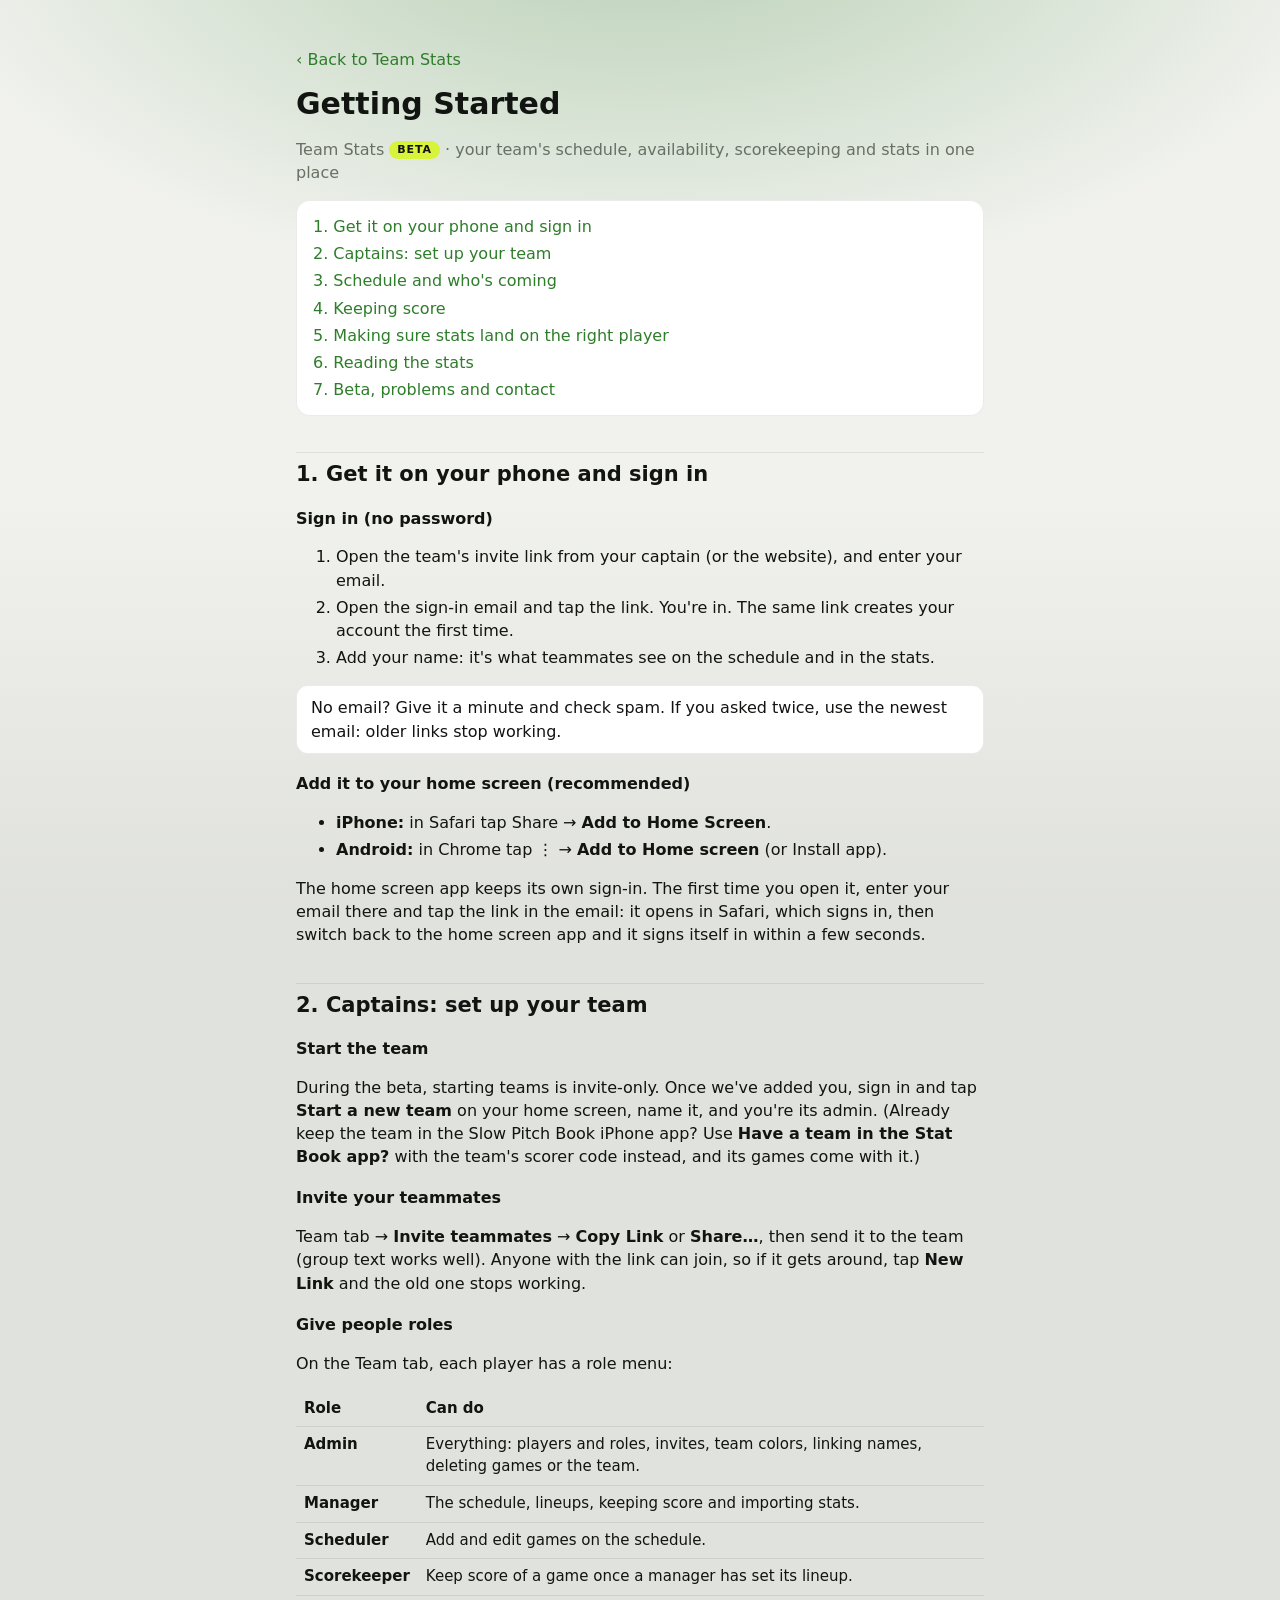
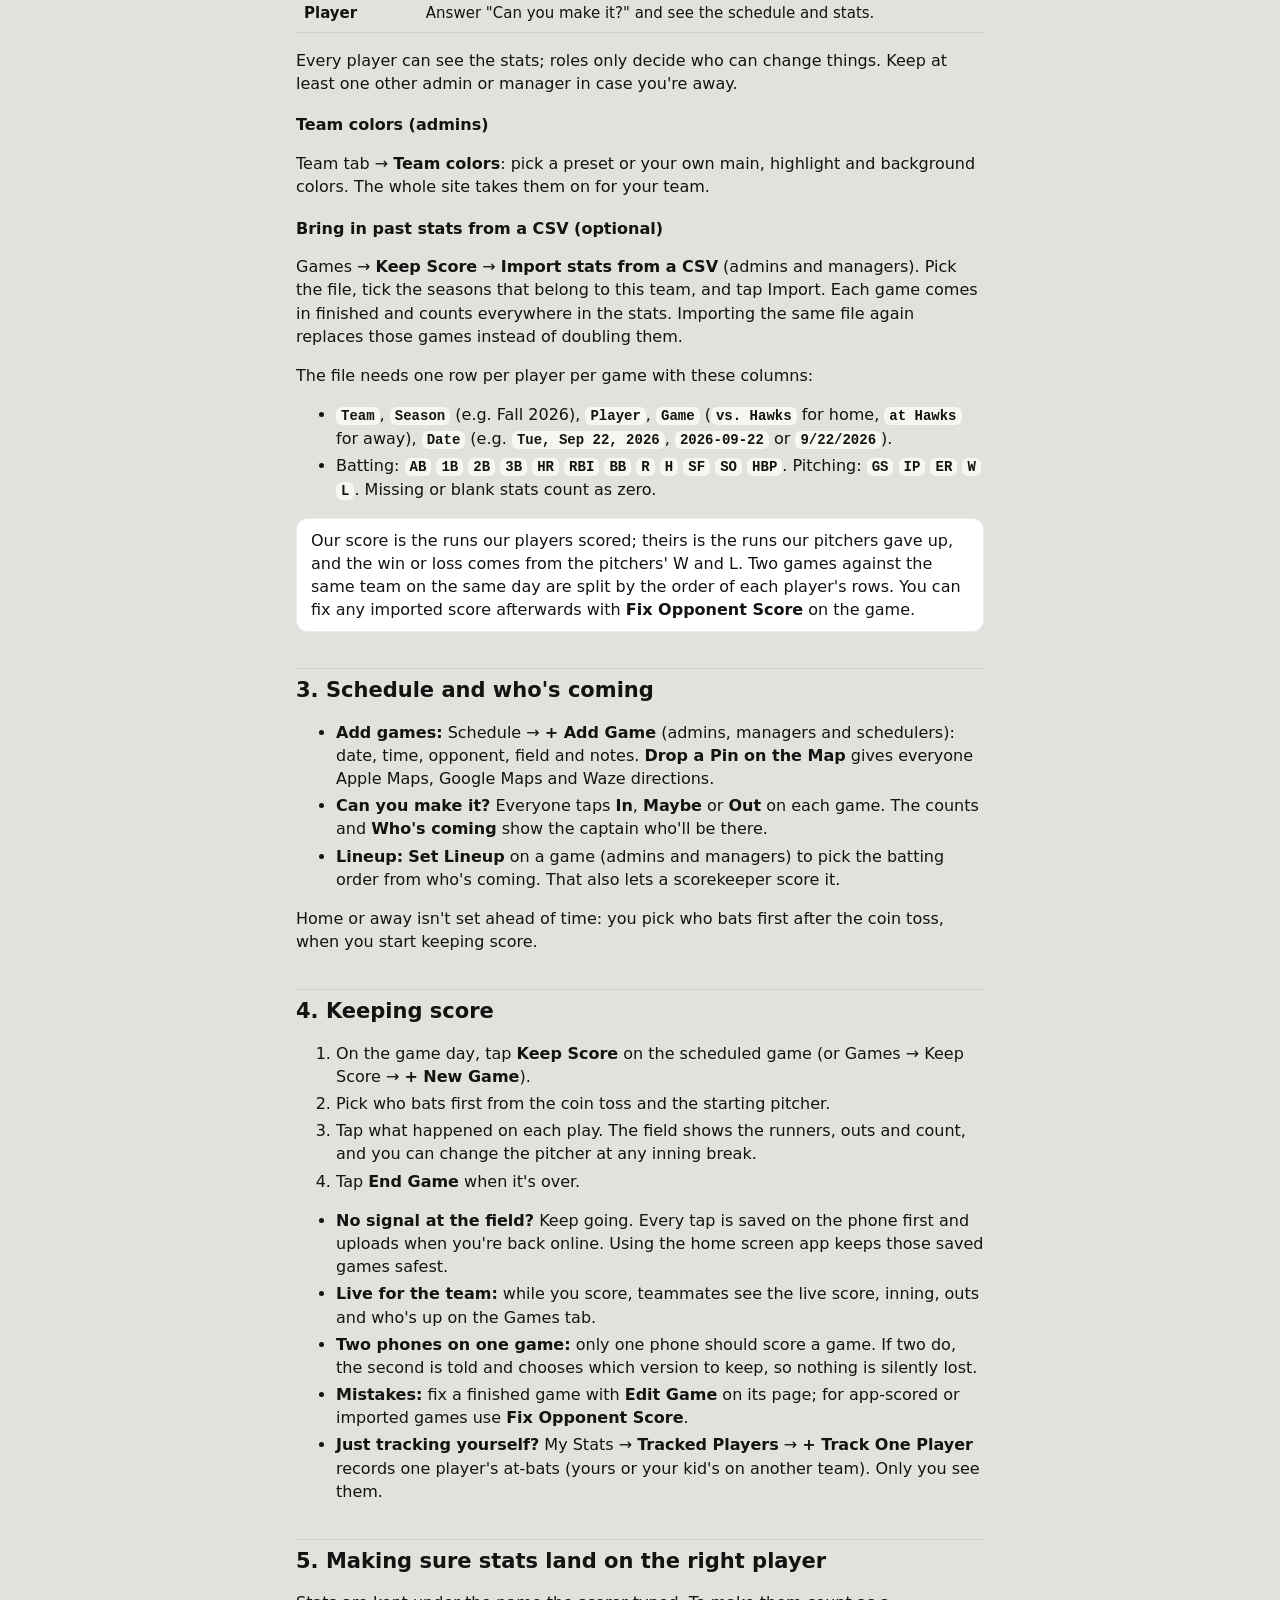
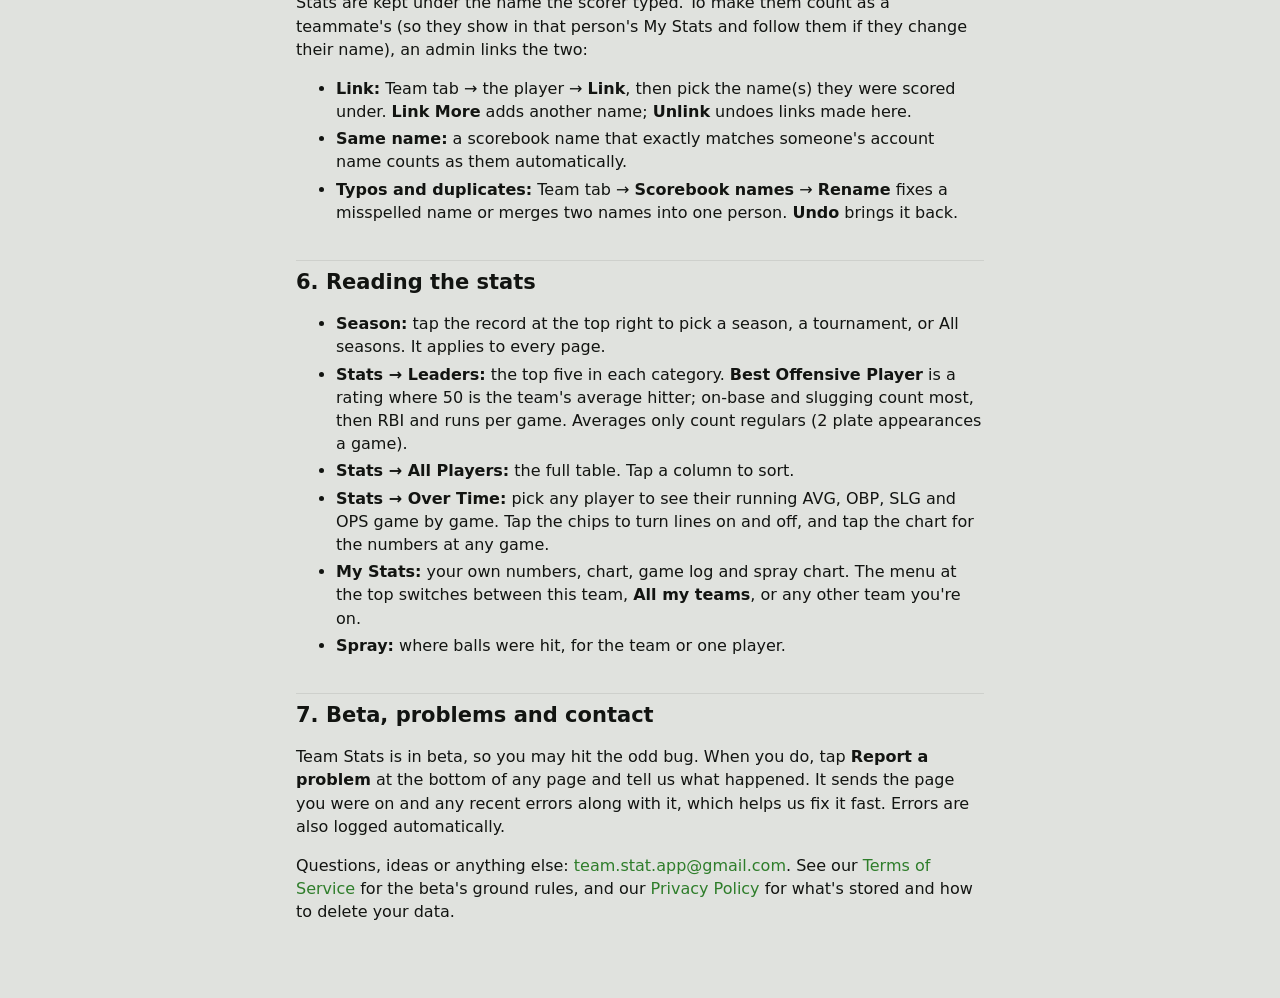
==== commit 044d22ac: "T&c" ====
--- a/help.html
+++ b/help.html
@@ -165,7 +165,8 @@
       any page and tell us what happened. It sends the page you were on and any recent errors along with it, which
       helps us fix it fast. Errors are also logged automatically.</p>
     <p>Questions, ideas or anything else: <a href="mailto:team.stat.app@gmail.com">team.stat.app@gmail.com</a>.
-      See our <a href="privacy.html">Privacy Policy</a> for what's stored and how to delete your data.</p>
+      See our <a href="terms.html">Terms of Service</a> for the beta's ground rules, and our
+      <a href="privacy.html">Privacy Policy</a> for what's stored and how to delete your data.</p>
   </main>
 </body>
 </html>
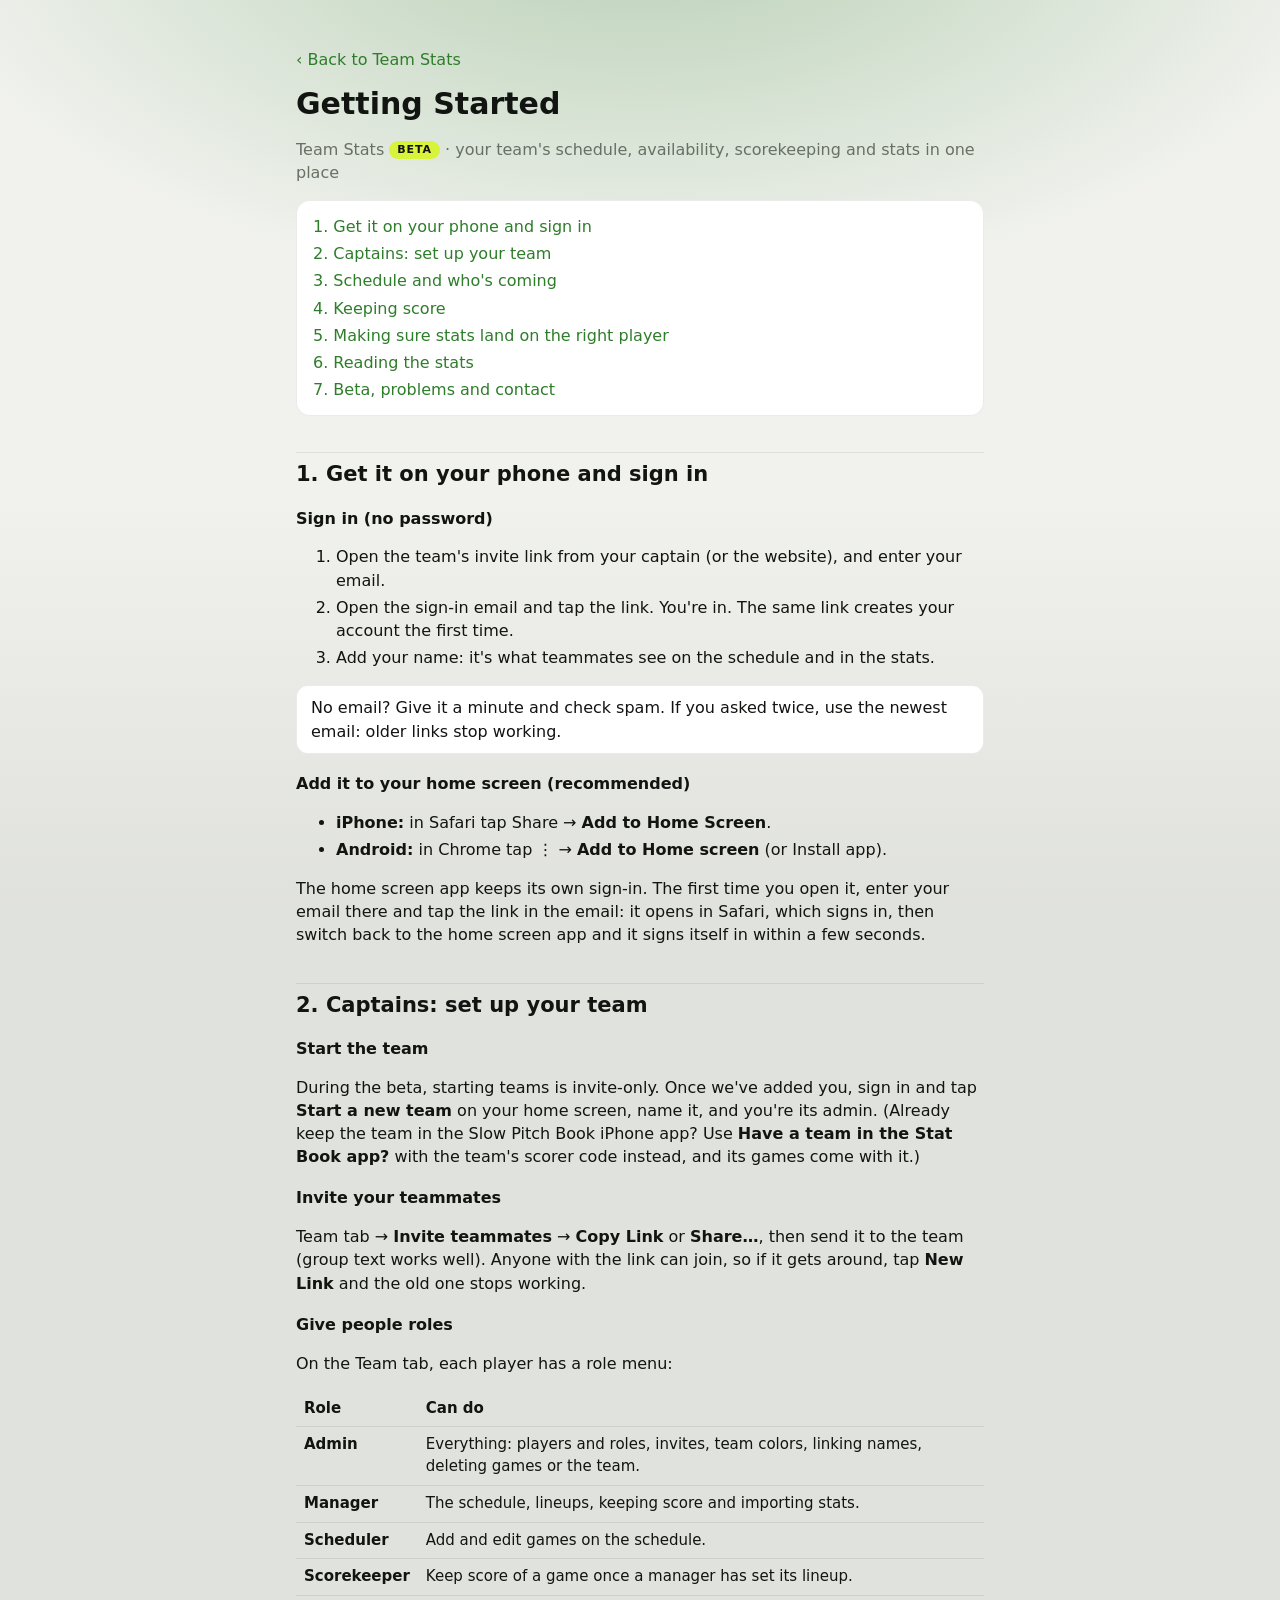
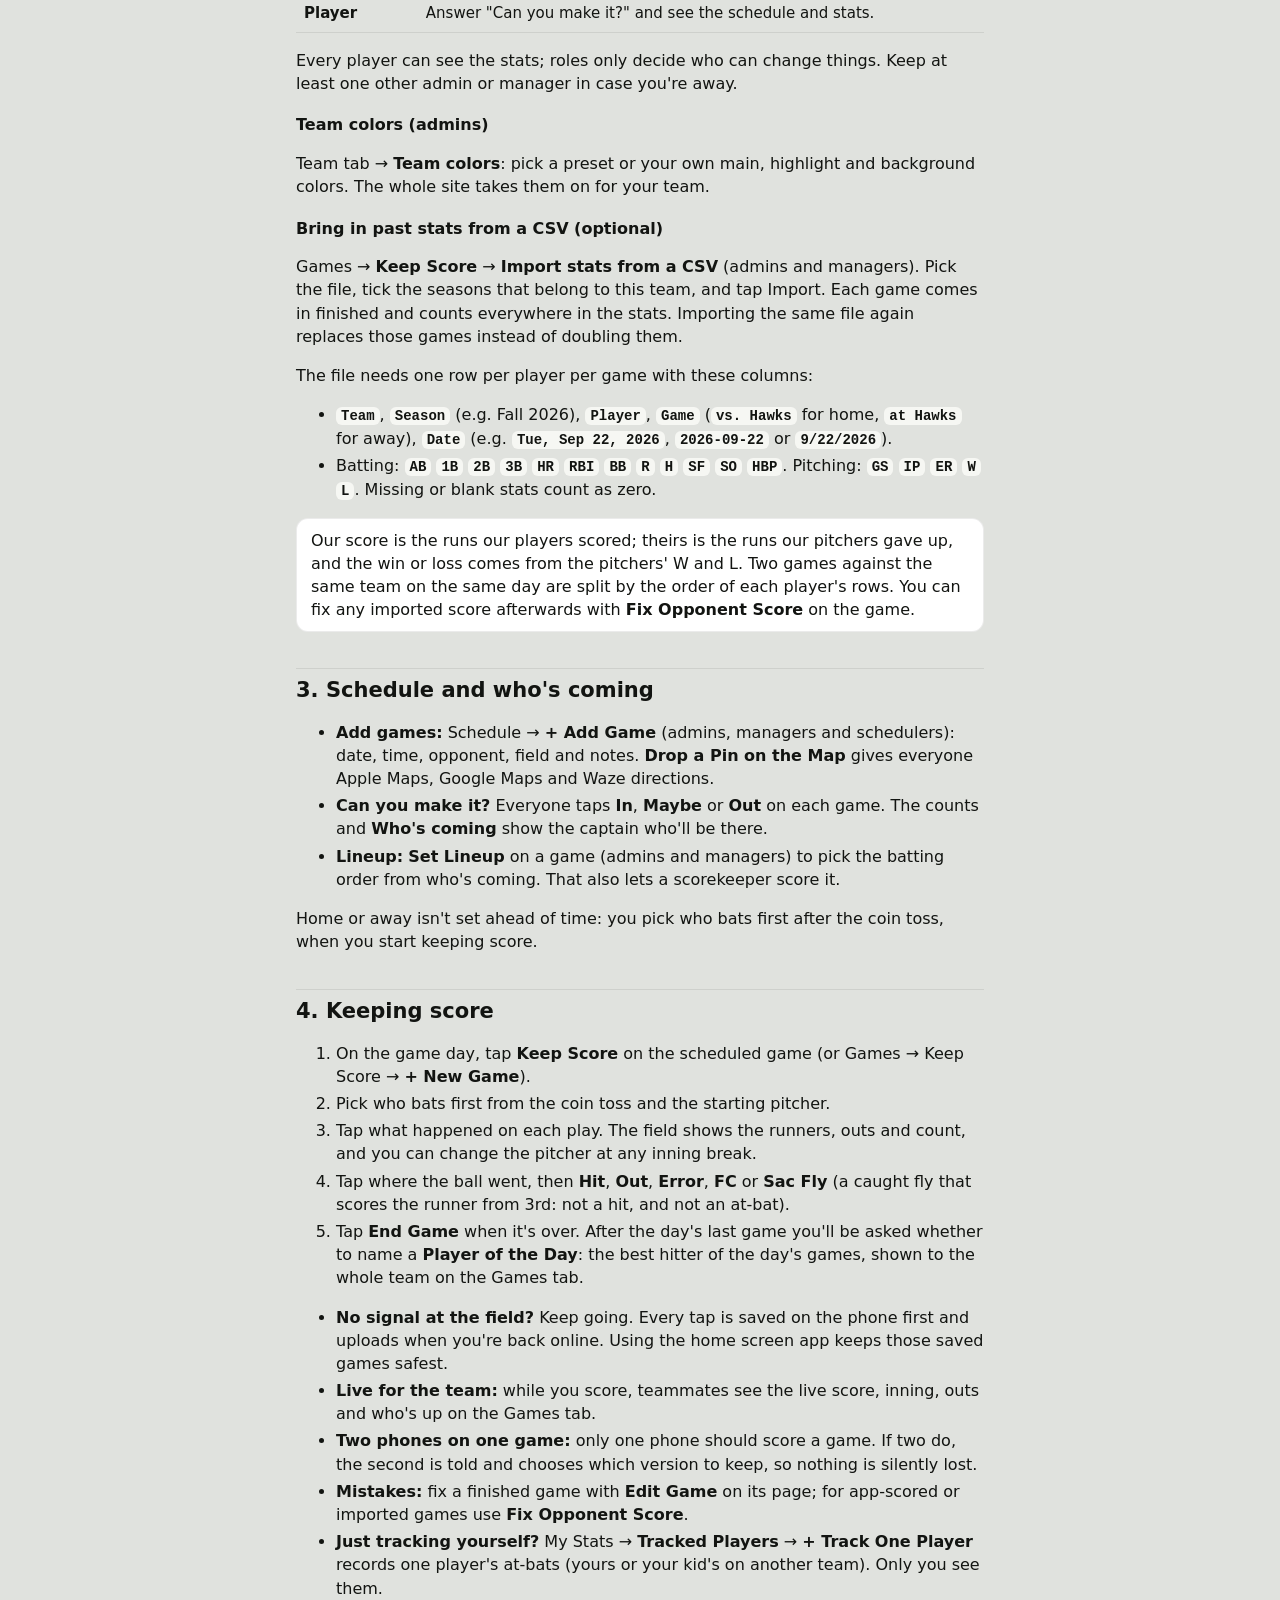
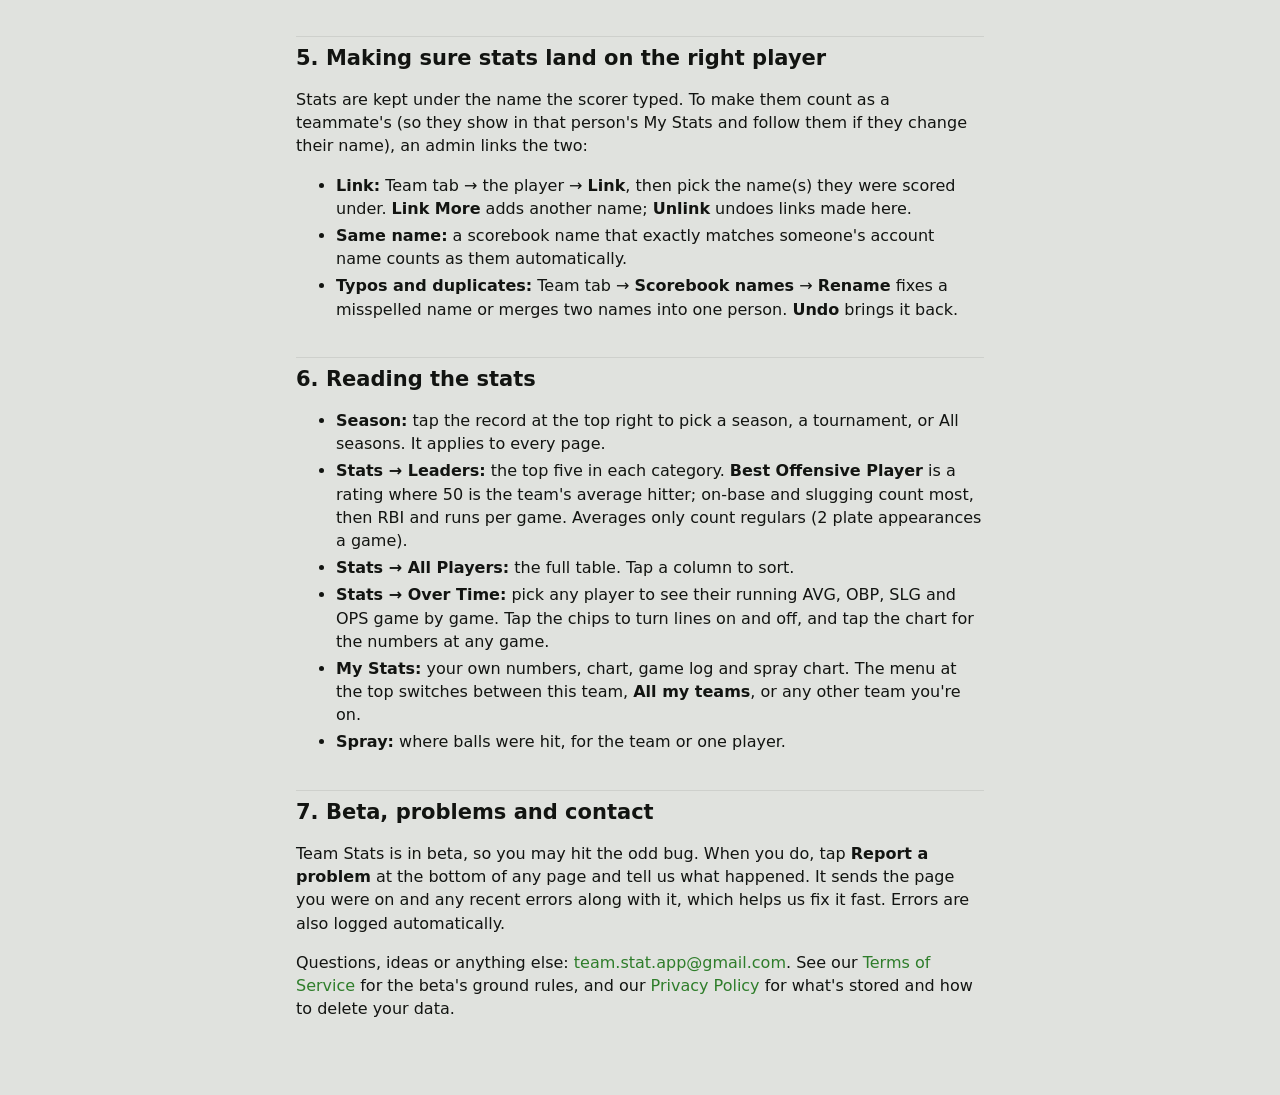
==== commit d2f3a116: "Live game viewing, sac fly entering" ====
--- a/help.html
+++ b/help.html
@@ -119,7 +119,10 @@
       <li>Pick who bats first from the coin toss and the starting pitcher.</li>
       <li>Tap what happened on each play. The field shows the runners, outs and count, and you can change the
         pitcher at any inning break.</li>
-      <li>Tap <b>End Game</b> when it's over.</li>
+      <li>Tap where the ball went, then <b>Hit</b>, <b>Out</b>, <b>Error</b>, <b>FC</b> or <b>Sac Fly</b> (a caught fly that
+        scores the runner from 3rd: not a hit, and not an at-bat).</li>
+      <li>Tap <b>End Game</b> when it's over. After the day's last game you'll be asked whether to name a
+        <b>Player of the Day</b>: the best hitter of the day's games, shown to the whole team on the Games tab.</li>
     </ol>
     <ul>
       <li><b>No signal at the field?</b> Keep going. Every tap is saved on the phone first and uploads when you're
--- a/styles.css
+++ b/styles.css
@@ -807,3 +807,32 @@
 .lock .report-form textarea { background: rgba(255, 255, 255, 0.08); border-color: rgba(255, 255, 255, 0.18); color: #fff; }
 .lock .report-form .muted { color: rgba(255, 255, 255, 0.65); }
 .report-form .err { color: var(--loss); font-size: 14px; min-height: 1.2em; }
+
+/* ---------- Schedule: results and past games ---------- */
+
+.sched-result {
+  display: flex; align-items: center; gap: 10px; margin-top: 10px; padding: 8px 10px; border-radius: 10px;
+  background: var(--card-2); border: 1px solid var(--line); color: var(--text); text-decoration: none; font: 700 14px/1.2 var(--round);
+}
+.sched-result:hover { text-decoration: none; border-color: var(--accent); }
+.sched-result .badge { width: 28px; height: 28px; font-size: 13px; flex: 0 0 auto; }
+.sched-result .chev { margin-left: auto; color: var(--accent); font-weight: 800; }
+.sched-result.none { color: var(--muted); font-weight: 600; background: none; border-style: dashed; }
+/* Past games are compact: a finished game reads normally, one with no stats is faded. */
+.sched.is-past { padding-top: 12px; padding-bottom: 12px; }
+.sched.is-past .sched-date { transform: scale(0.85); transform-origin: top left; }
+.sched.is-past.no-stats { opacity: 0.6; border-style: dashed; box-shadow: none; }
+.sched.is-past.has-stats .opp { color: var(--text); }
+.sched.is-live { border-color: var(--optic); }
+.sched.is-past.has-stats { opacity: 1; }
+
+/* ---------- Player of the Day ---------- */
+
+.card.award {
+  display: flex; align-items: center; gap: 14px; padding: 14px 16px; margin: 12px 0;
+  border-color: var(--optic); background: linear-gradient(135deg, color-mix(in srgb, var(--optic) 14%, var(--card)), var(--card));
+}
+.award-trophy { font-size: 34px; line-height: 1; }
+.award-label { font: 800 12px/1.2 var(--round); letter-spacing: 0.08em; text-transform: uppercase; color: var(--muted); }
+.award-name { font: 800 20px/1.2 var(--round); margin-top: 2px; }
+.award-line { font: 600 14px/1.3 var(--round); color: var(--muted); margin-top: 2px; font-variant-numeric: tabular-nums; }
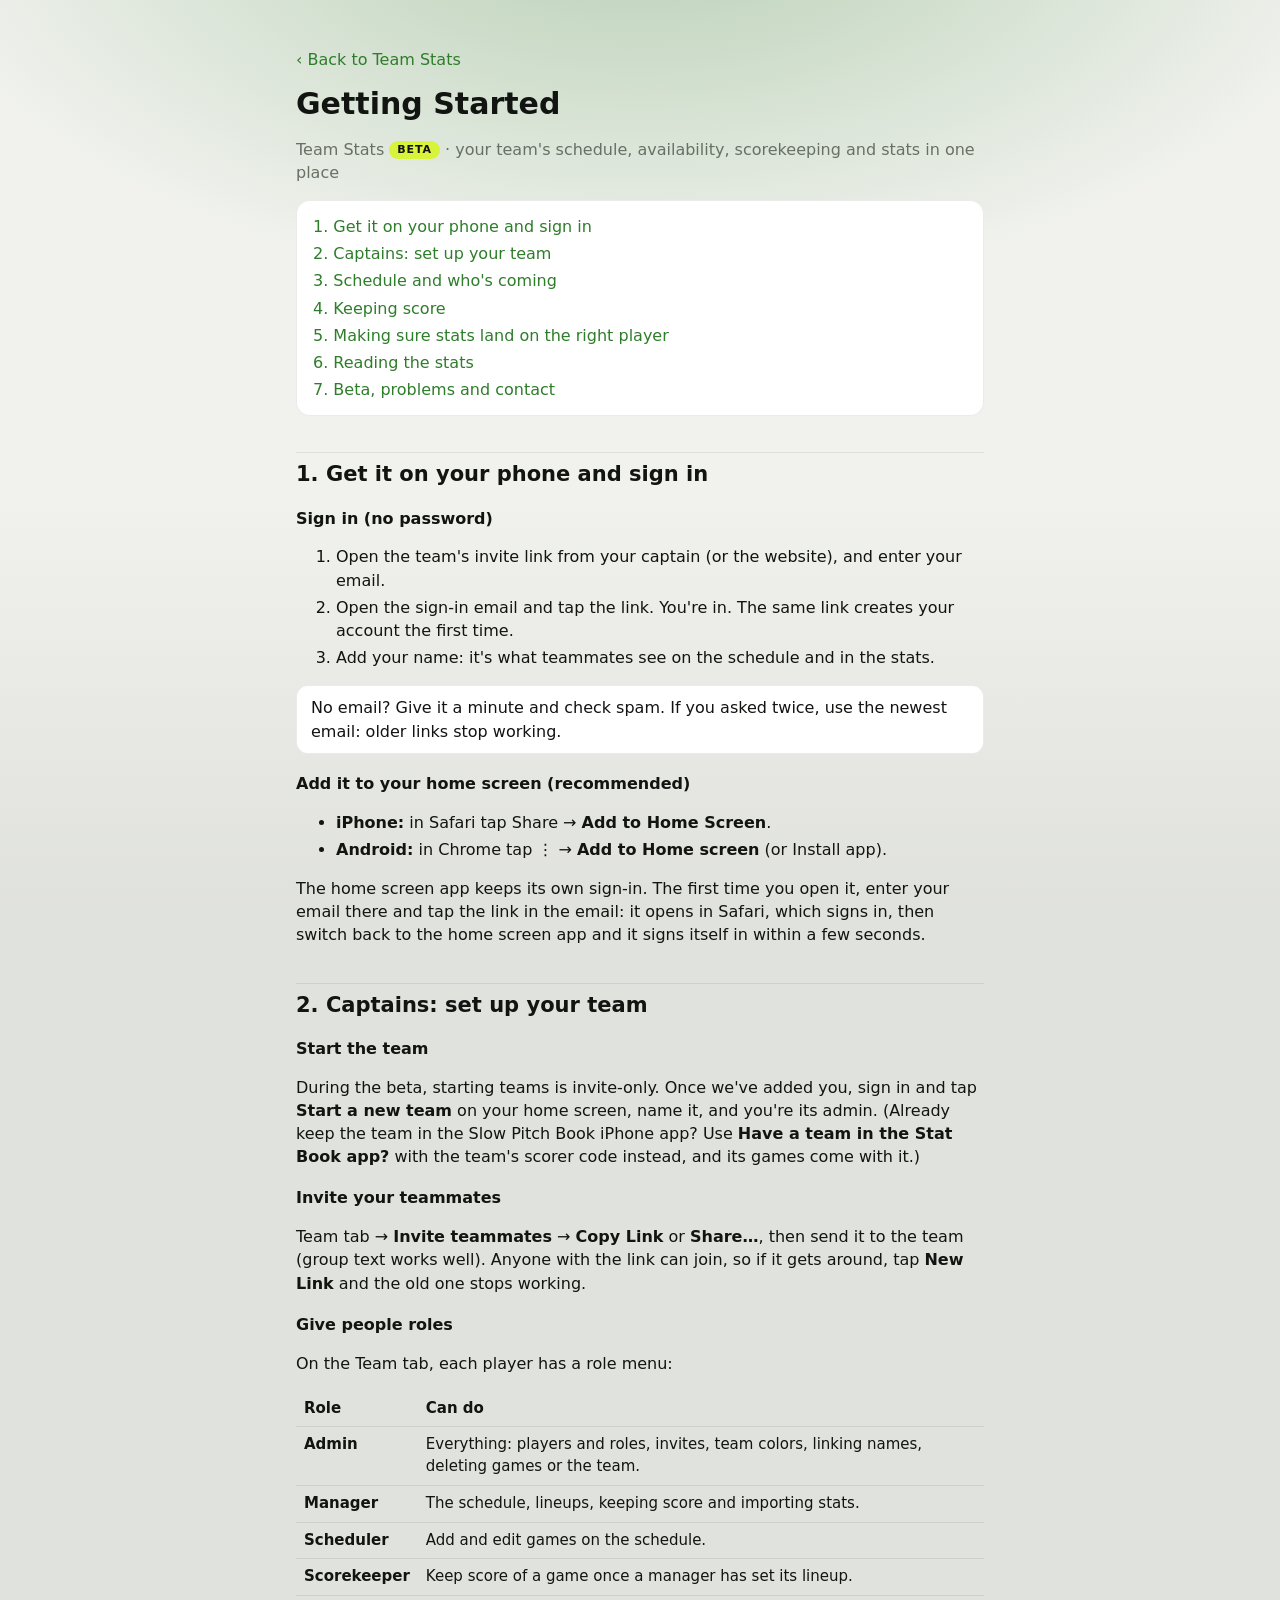
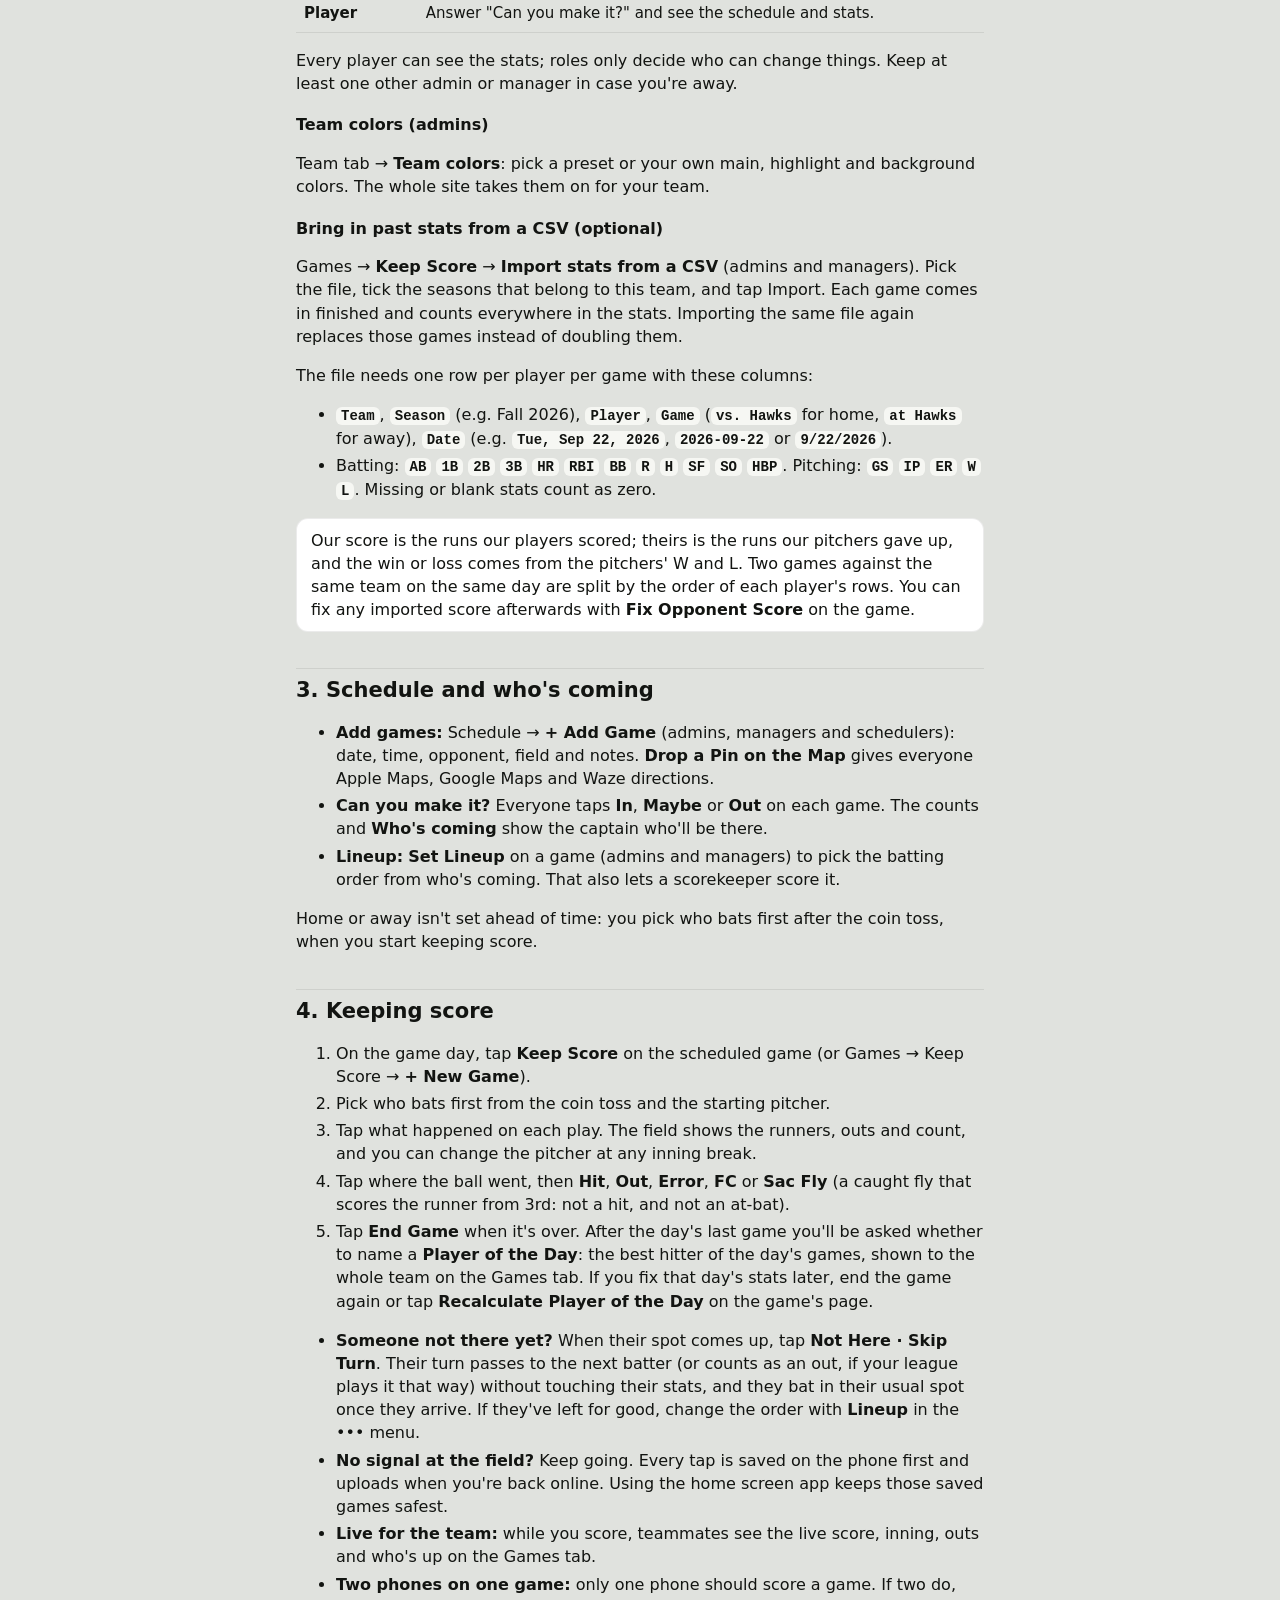
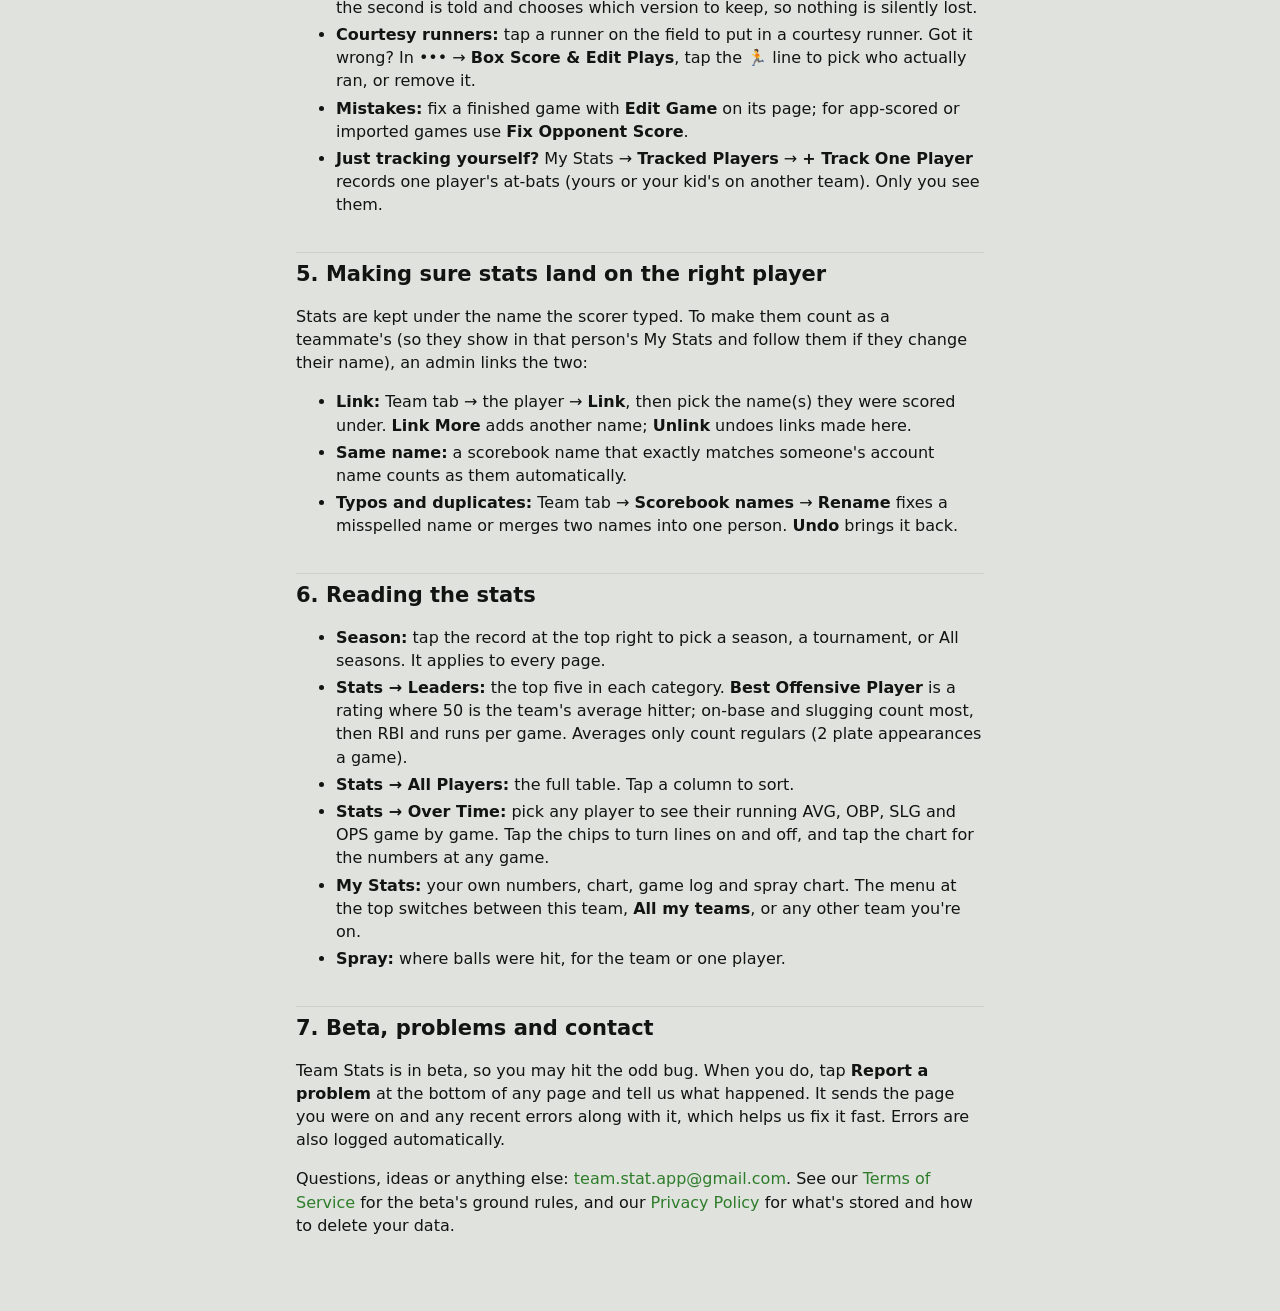
==== commit 882376ab: "Allow better editing" ====
--- a/help.html
+++ b/help.html
@@ -122,15 +122,22 @@
       <li>Tap where the ball went, then <b>Hit</b>, <b>Out</b>, <b>Error</b>, <b>FC</b> or <b>Sac Fly</b> (a caught fly that
         scores the runner from 3rd: not a hit, and not an at-bat).</li>
       <li>Tap <b>End Game</b> when it's over. After the day's last game you'll be asked whether to name a
-        <b>Player of the Day</b>: the best hitter of the day's games, shown to the whole team on the Games tab.</li>
+        <b>Player of the Day</b>: the best hitter of the day's games, shown to the whole team on the Games tab.
+        If you fix that day's stats later, end the game again or tap <b>Recalculate Player of the Day</b> on the game's page.</li>
     </ol>
     <ul>
+      <li><b>Someone not there yet?</b> When their spot comes up, tap <b>Not Here · Skip Turn</b>. Their turn passes
+        to the next batter (or counts as an out, if your league plays it that way) without touching their stats, and
+        they bat in their usual spot once they arrive. If they've left for good, change the order with <b>Lineup</b>
+        in the ••• menu.</li>
       <li><b>No signal at the field?</b> Keep going. Every tap is saved on the phone first and uploads when you're
         back online. Using the home screen app keeps those saved games safest.</li>
       <li><b>Live for the team:</b> while you score, teammates see the live score, inning, outs and who's up on the
         Games tab.</li>
       <li><b>Two phones on one game:</b> only one phone should score a game. If two do, the second is told and
         chooses which version to keep, so nothing is silently lost.</li>
+      <li><b>Courtesy runners:</b> tap a runner on the field to put in a courtesy runner. Got it wrong? In ••• →
+        <b>Box Score &amp; Edit Plays</b>, tap the 🏃 line to pick who actually ran, or remove it.</li>
       <li><b>Mistakes:</b> fix a finished game with <b>Edit Game</b> on its page; for app-scored or imported games
         use <b>Fix Opponent Score</b>.</li>
       <li><b>Just tracking yourself?</b> My Stats → <b>Tracked Players</b> → <b>+ Track One Player</b> records one
--- a/styles.css
+++ b/styles.css
@@ -836,3 +836,5 @@
 .award-label { font: 800 12px/1.2 var(--round); letter-spacing: 0.08em; text-transform: uppercase; color: var(--muted); }
 .award-name { font: 800 20px/1.2 var(--round); margin-top: 2px; }
 .award-line { font: 600 14px/1.3 var(--round); color: var(--muted); margin-top: 2px; font-variant-numeric: tabular-nums; }
+.award-tools { margin: -4px 0 12px; }
+.courtesy-row { border-left: 3px solid var(--optic); }
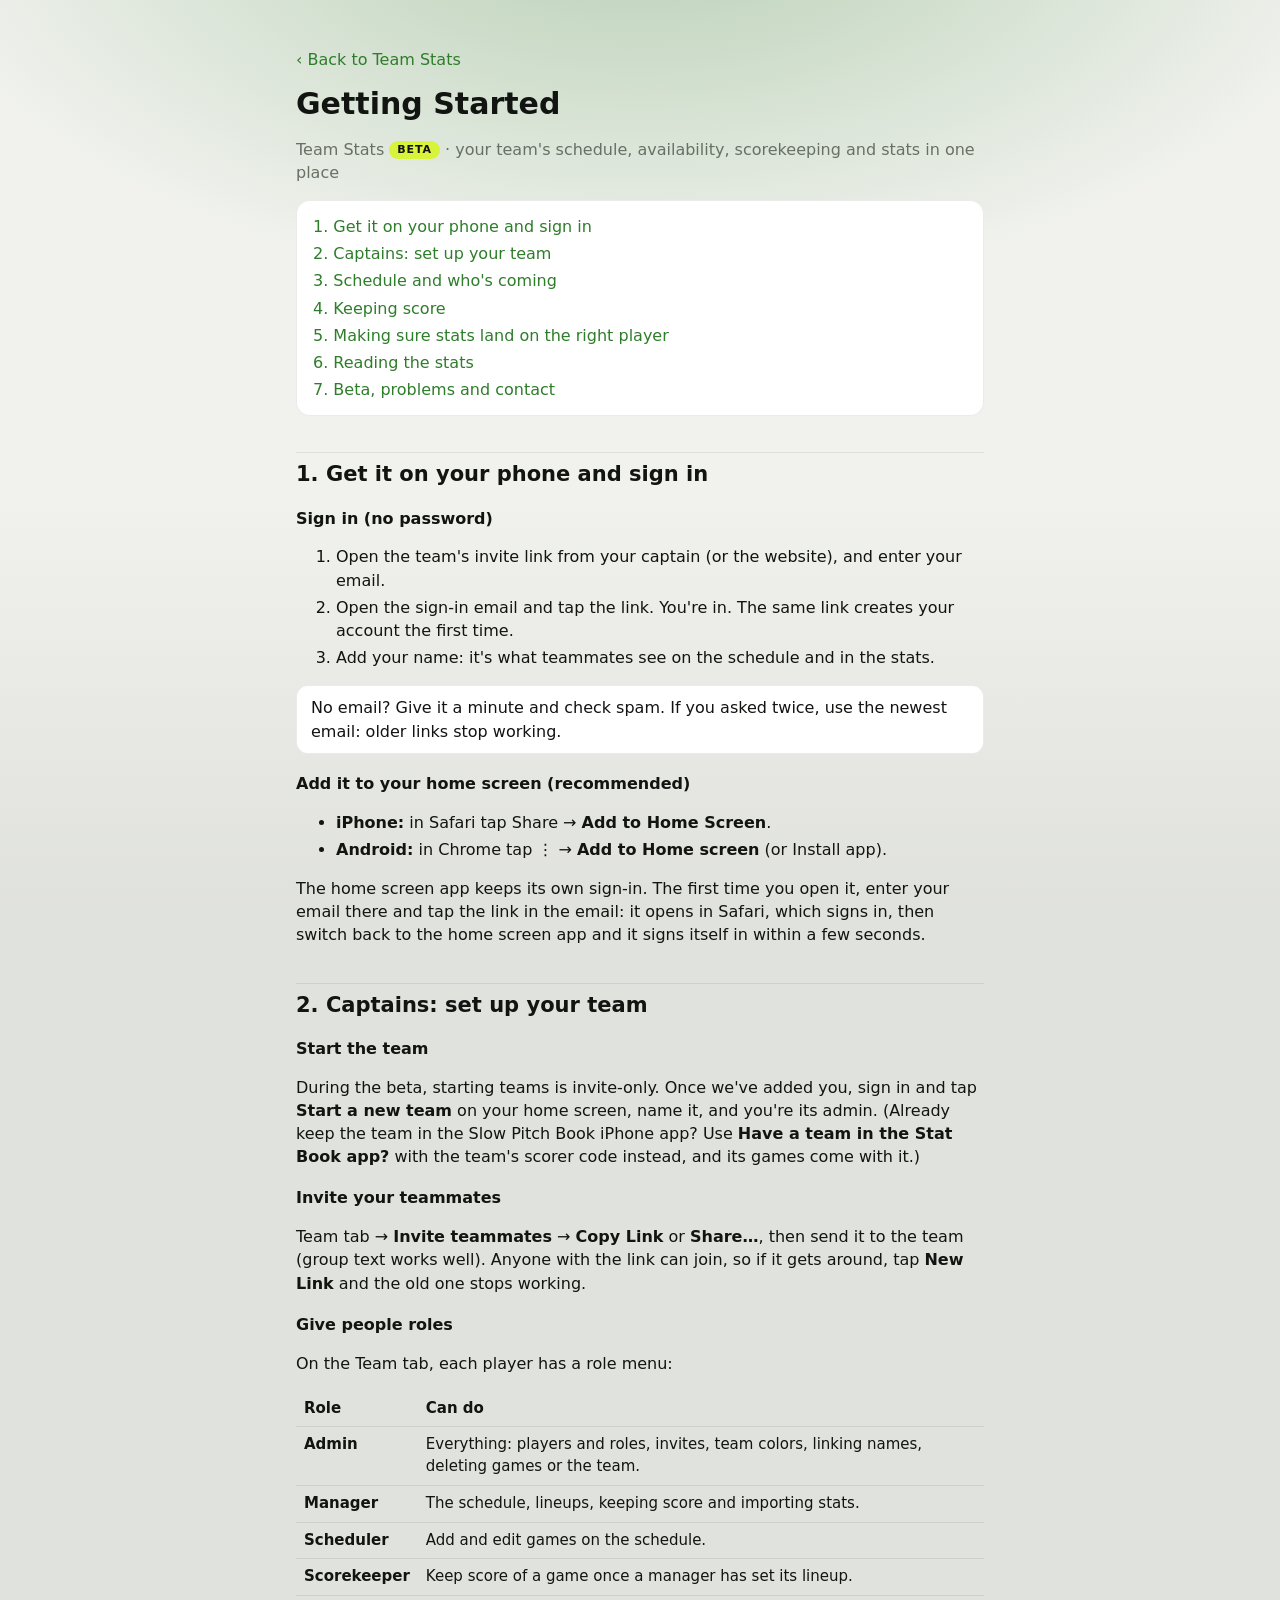
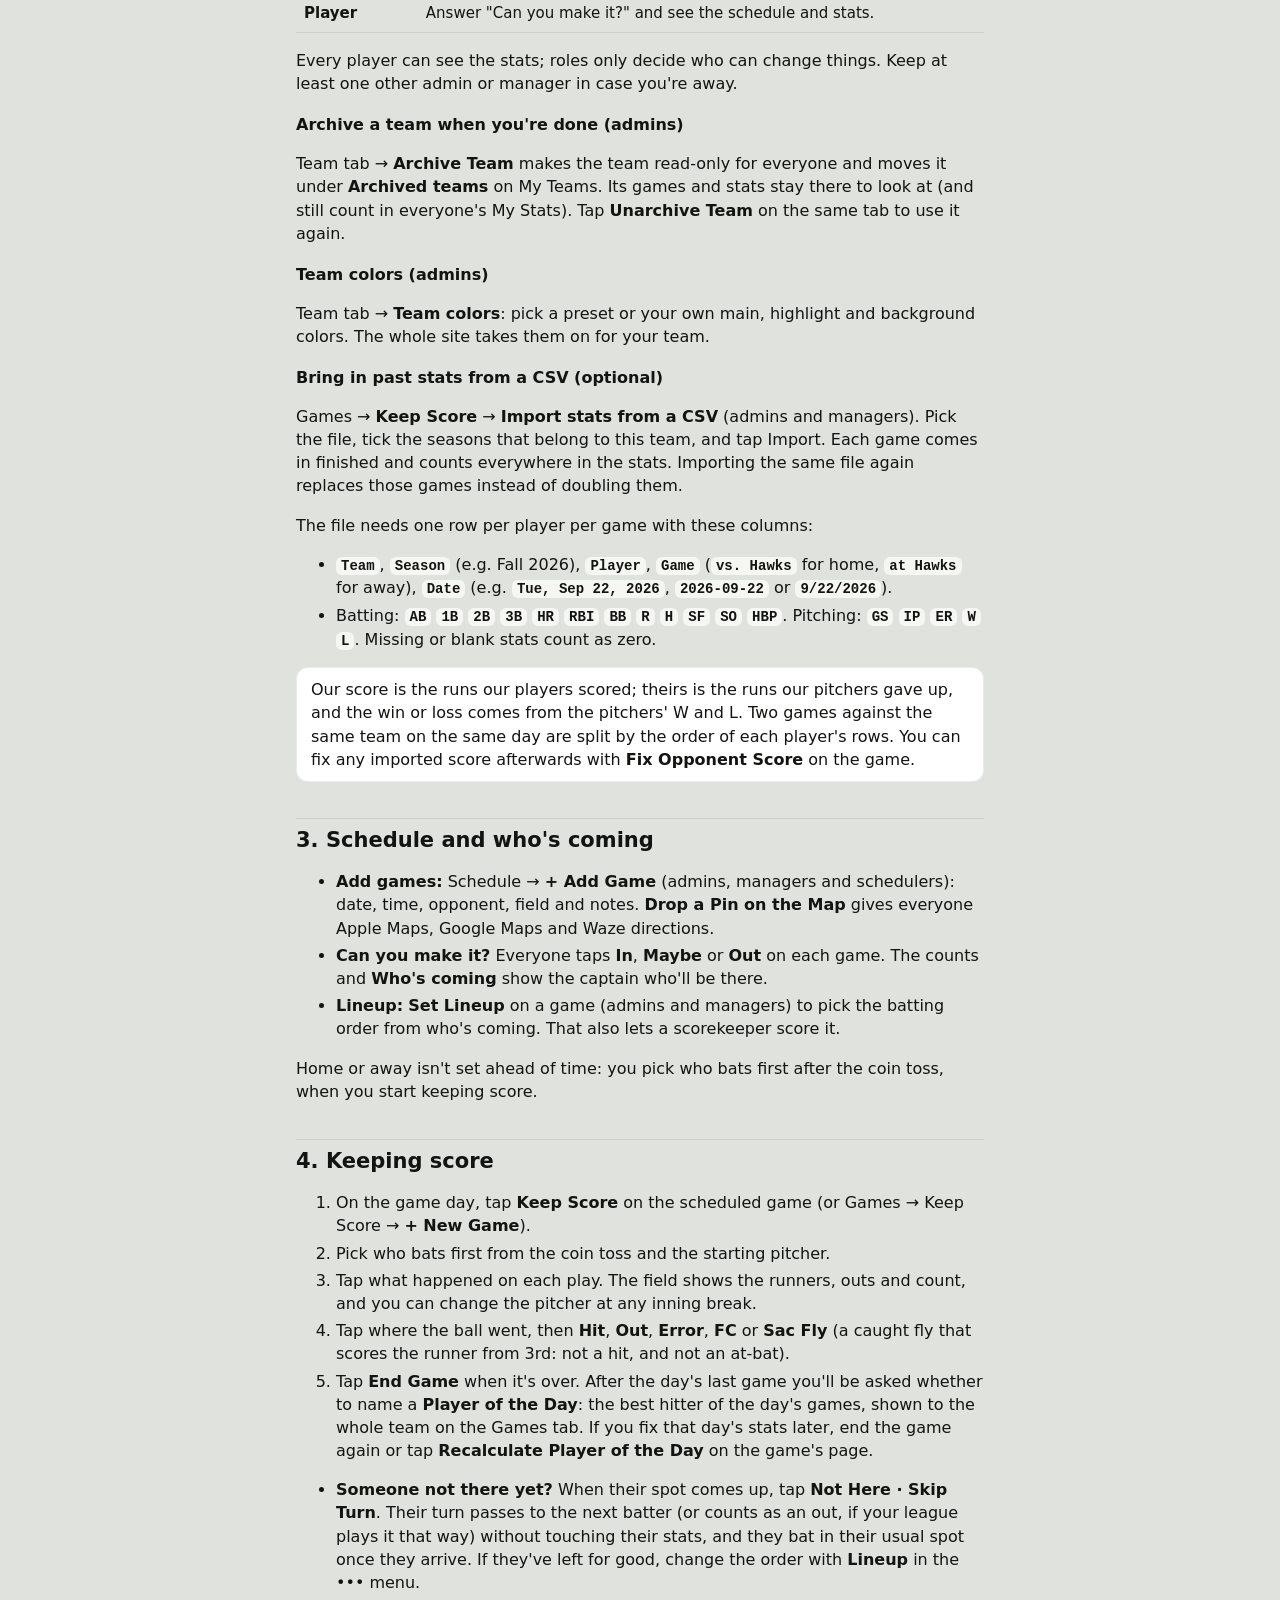
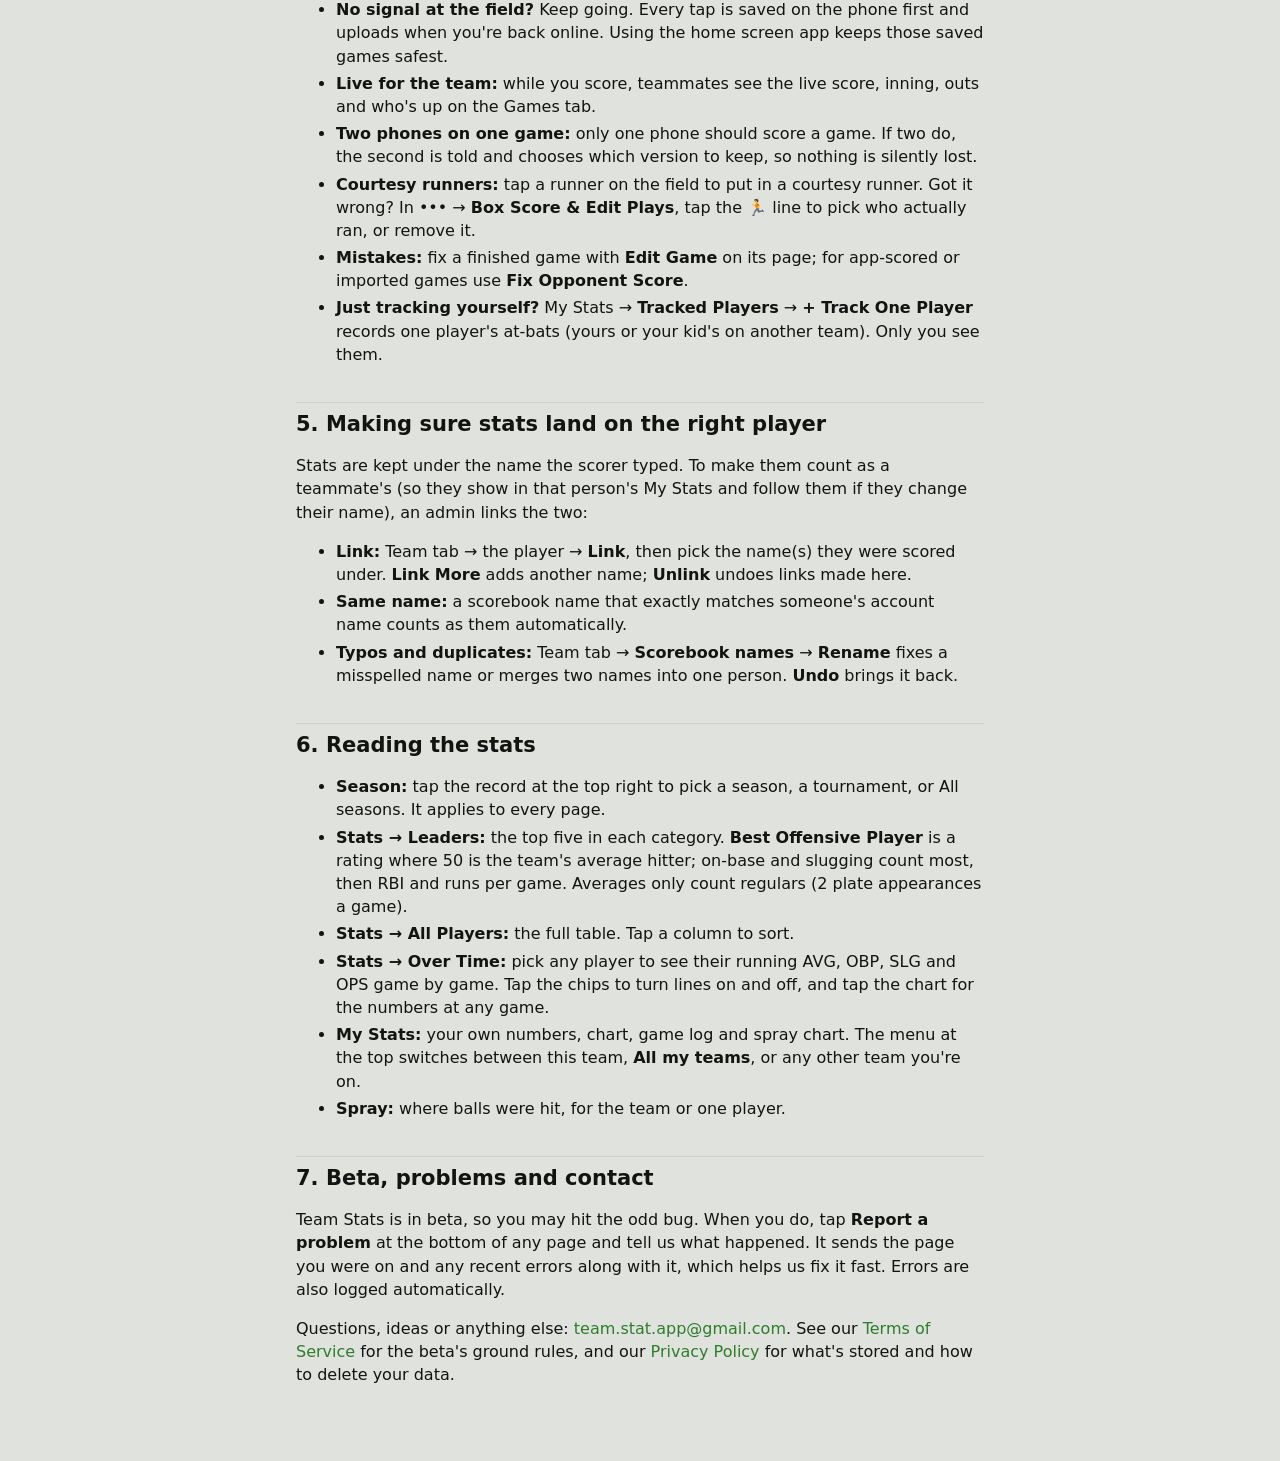
==== commit 4e94b628: "allow team archiving" ====
--- a/help.html
+++ b/help.html
@@ -80,6 +80,11 @@
     </table>
     <p>Every player can see the stats; roles only decide who can change things. Keep at least one other admin or
       manager in case you're away.</p>
+
+    <h3>Archive a team when you're done (admins)</h3>
+    <p>Team tab → <b>Archive Team</b> makes the team read-only for everyone and moves it under <b>Archived teams</b>
+      on My Teams. Its games and stats stay there to look at (and still count in everyone's My Stats). Tap
+      <b>Unarchive Team</b> on the same tab to use it again.</p>
 
     <h3>Team colors (admins)</h3>
     <p>Team tab → <b>Team colors</b>: pick a preset or your own main, highlight and background colors. The whole site
--- a/styles.css
+++ b/styles.css
@@ -838,3 +838,10 @@
 .award-line { font: 600 14px/1.3 var(--round); color: var(--muted); margin-top: 2px; font-variant-numeric: tabular-nums; }
 .award-tools { margin: -4px 0 12px; }
 .courtesy-row { border-left: 3px solid var(--optic); }
+
+/* ---------- Archived teams ---------- */
+
+.archived-note { margin-top: 12px; }
+.archived-note a { font-weight: 700; }
+.lock details.archived-teams { text-align: left; margin-top: 14px; }
+.team-list.archived .team-item a { opacity: 0.7; }
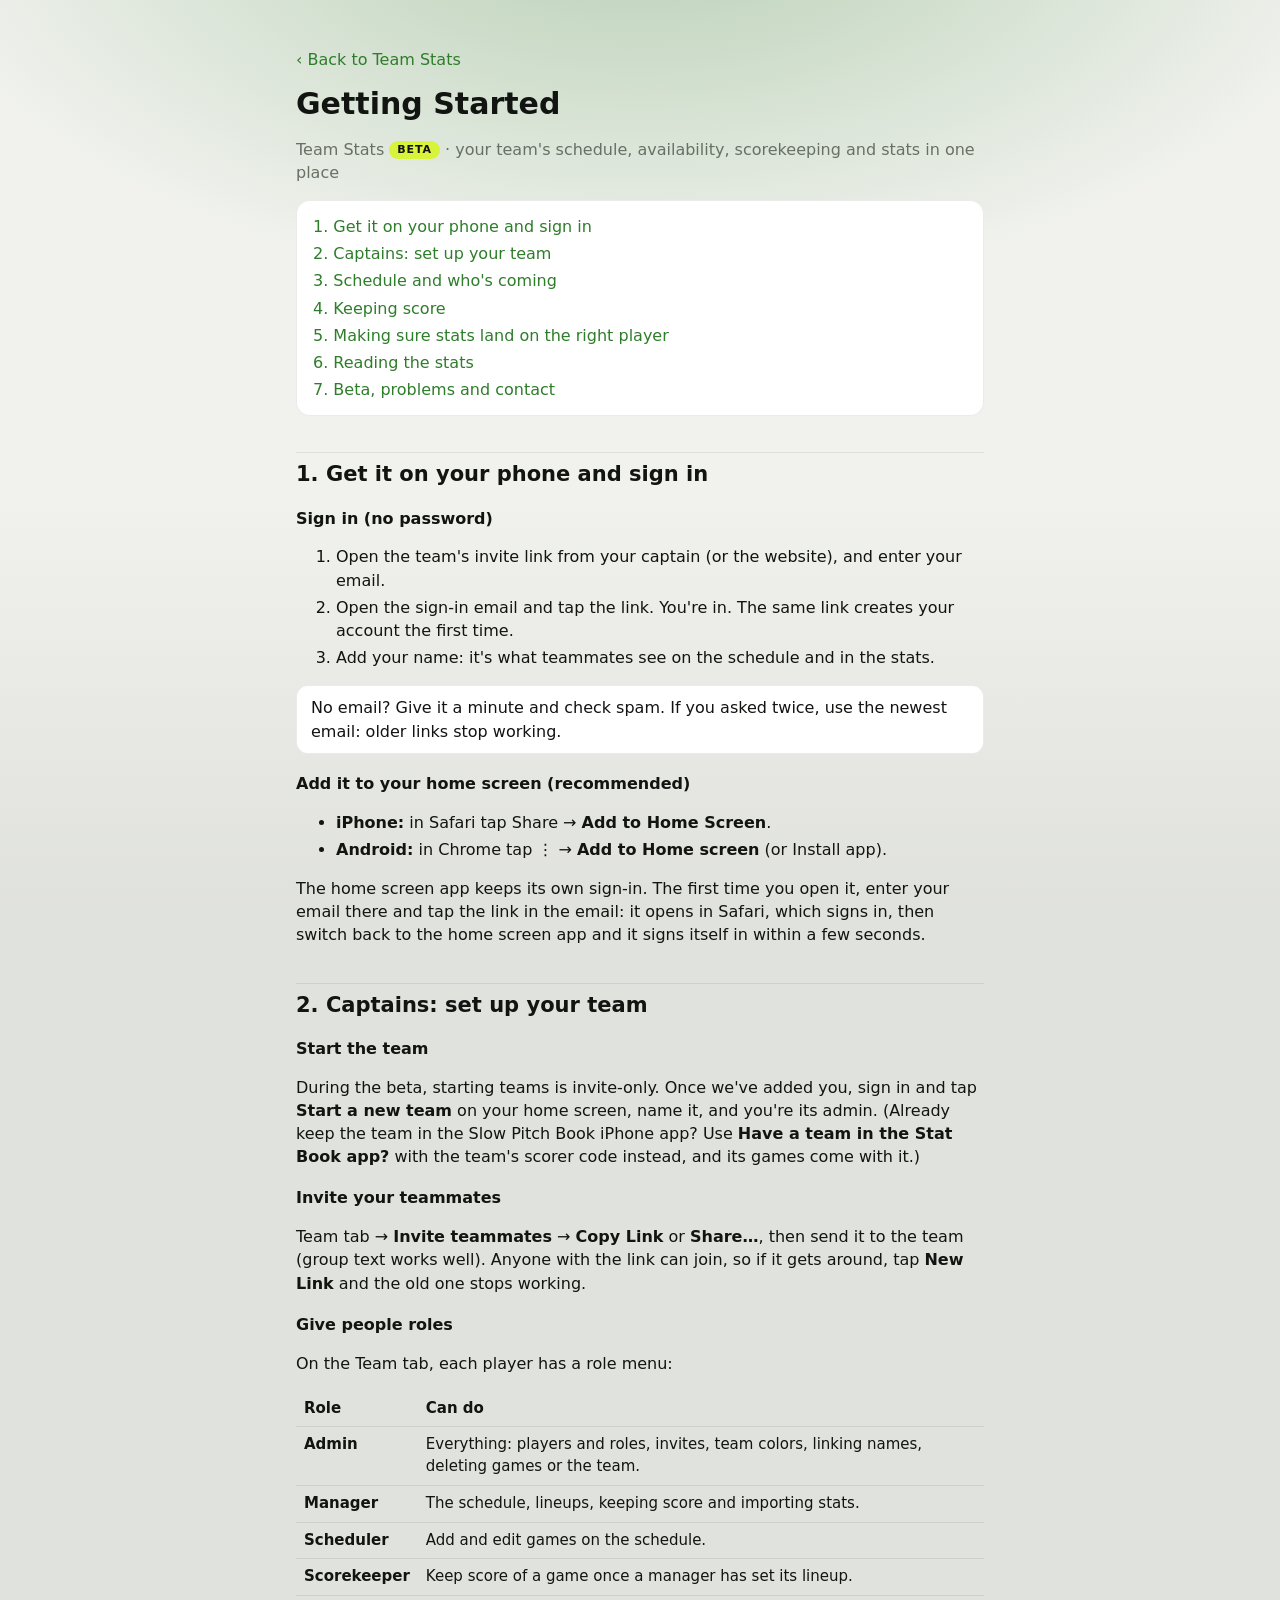
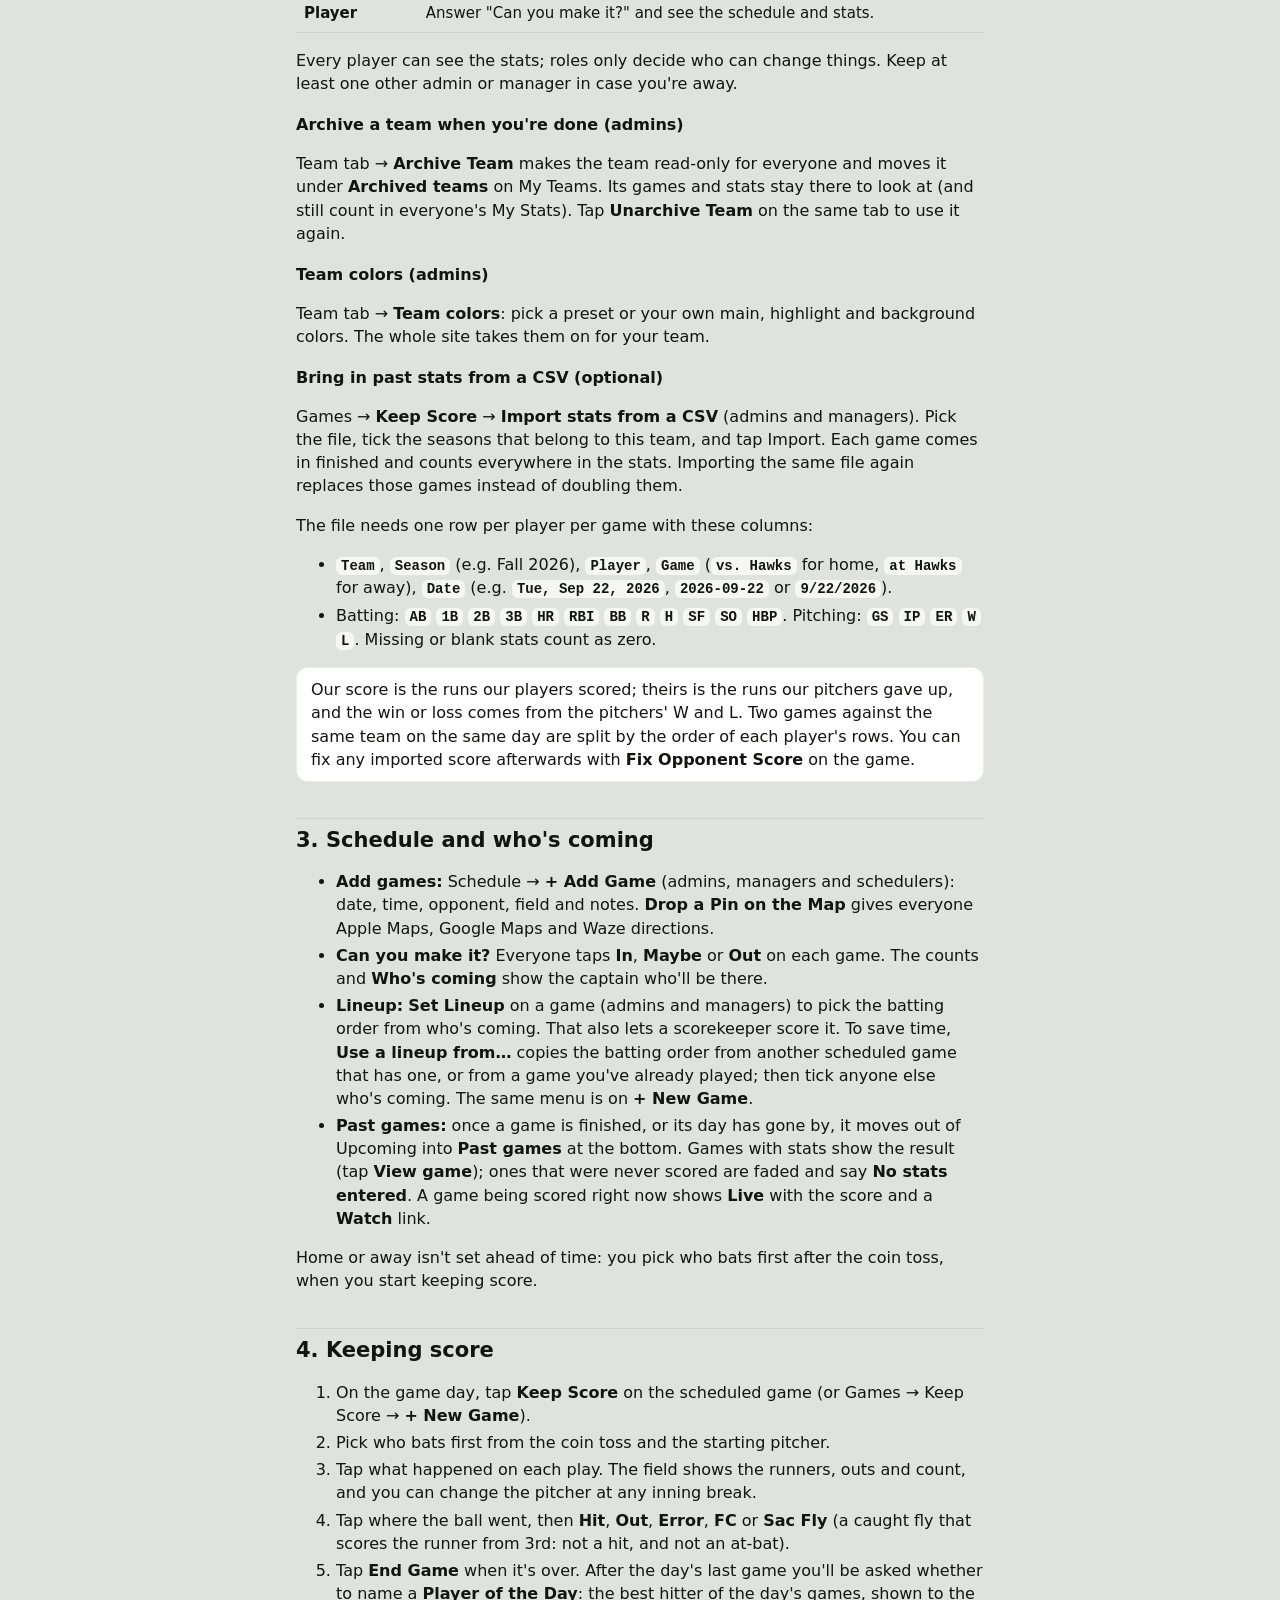
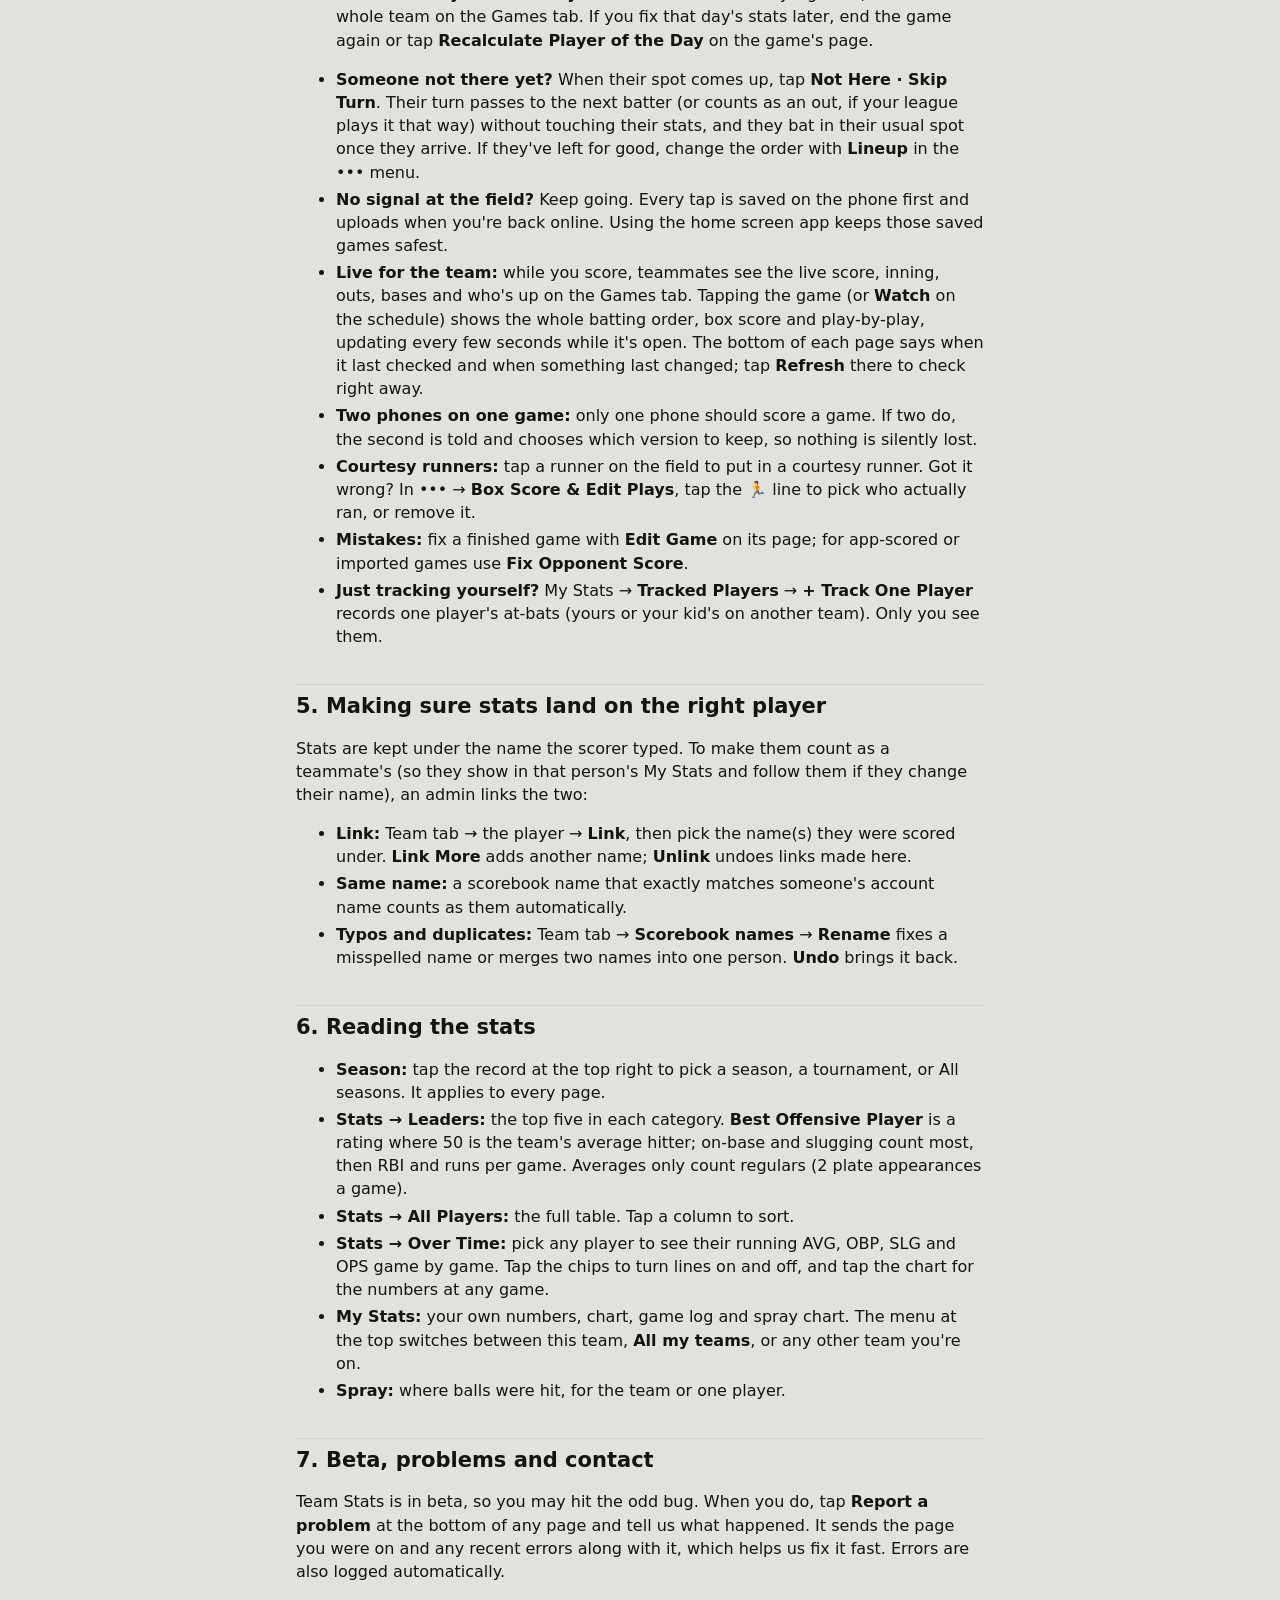
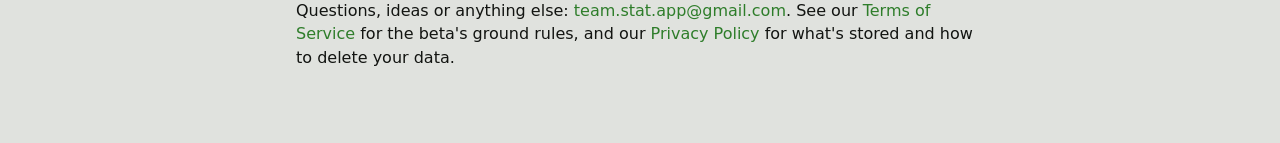
==== commit 260b5e38: "Update how to" ====
--- a/help.html
+++ b/help.html
@@ -114,7 +114,13 @@
       <li><b>Can you make it?</b> Everyone taps <b>In</b>, <b>Maybe</b> or <b>Out</b> on each game. The counts and
         <b>Who's coming</b> show the captain who'll be there.</li>
       <li><b>Lineup:</b> <b>Set Lineup</b> on a game (admins and managers) to pick the batting order from who's coming.
-        That also lets a scorekeeper score it.</li>
+        That also lets a scorekeeper score it. To save time, <b>Use a lineup from…</b> copies the batting order from
+        another scheduled game that has one, or from a game you've already played; then tick anyone else who's coming.
+        The same menu is on <b>+ New Game</b>.</li>
+      <li><b>Past games:</b> once a game is finished, or its day has gone by, it moves out of Upcoming into
+        <b>Past games</b> at the bottom. Games with stats show the result (tap <b>View game</b>); ones that were never
+        scored are faded and say <b>No stats entered</b>. A game being scored right now shows <b>Live</b> with the score
+        and a <b>Watch</b> link.</li>
     </ul>
     <p>Home or away isn't set ahead of time: you pick who bats first after the coin toss, when you start keeping score.</p>
 
@@ -137,8 +143,10 @@
         in the ••• menu.</li>
       <li><b>No signal at the field?</b> Keep going. Every tap is saved on the phone first and uploads when you're
         back online. Using the home screen app keeps those saved games safest.</li>
-      <li><b>Live for the team:</b> while you score, teammates see the live score, inning, outs and who's up on the
-        Games tab.</li>
+      <li><b>Live for the team:</b> while you score, teammates see the live score, inning, outs, bases and who's up on
+        the Games tab. Tapping the game (or <b>Watch</b> on the schedule) shows the whole batting order, box score
+        and play-by-play, updating every few seconds while it's open. The bottom of each page says when it last
+        checked and when something last changed; tap <b>Refresh</b> there to check right away.</li>
       <li><b>Two phones on one game:</b> only one phone should score a game. If two do, the second is told and
         chooses which version to keep, so nothing is silently lost.</li>
       <li><b>Courtesy runners:</b> tap a runner on the field to put in a courtesy runner. Got it wrong? In ••• →
